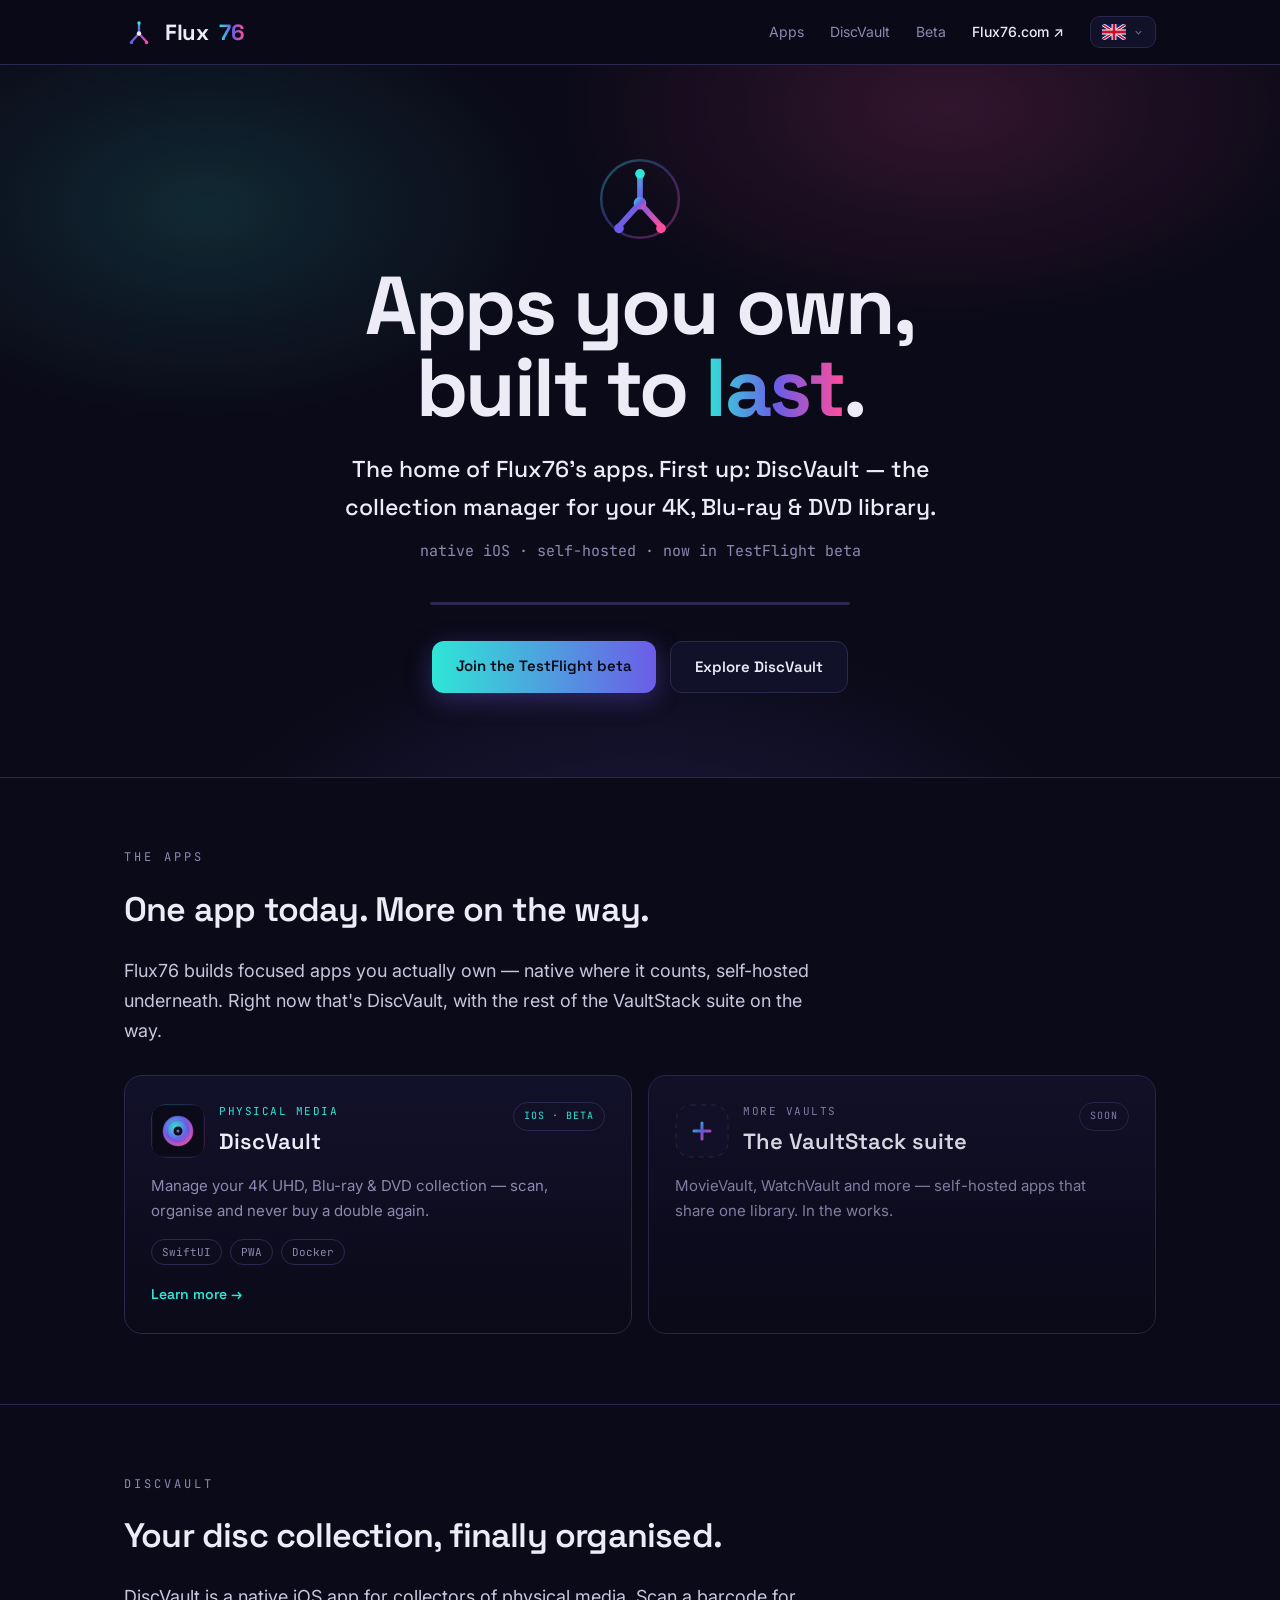
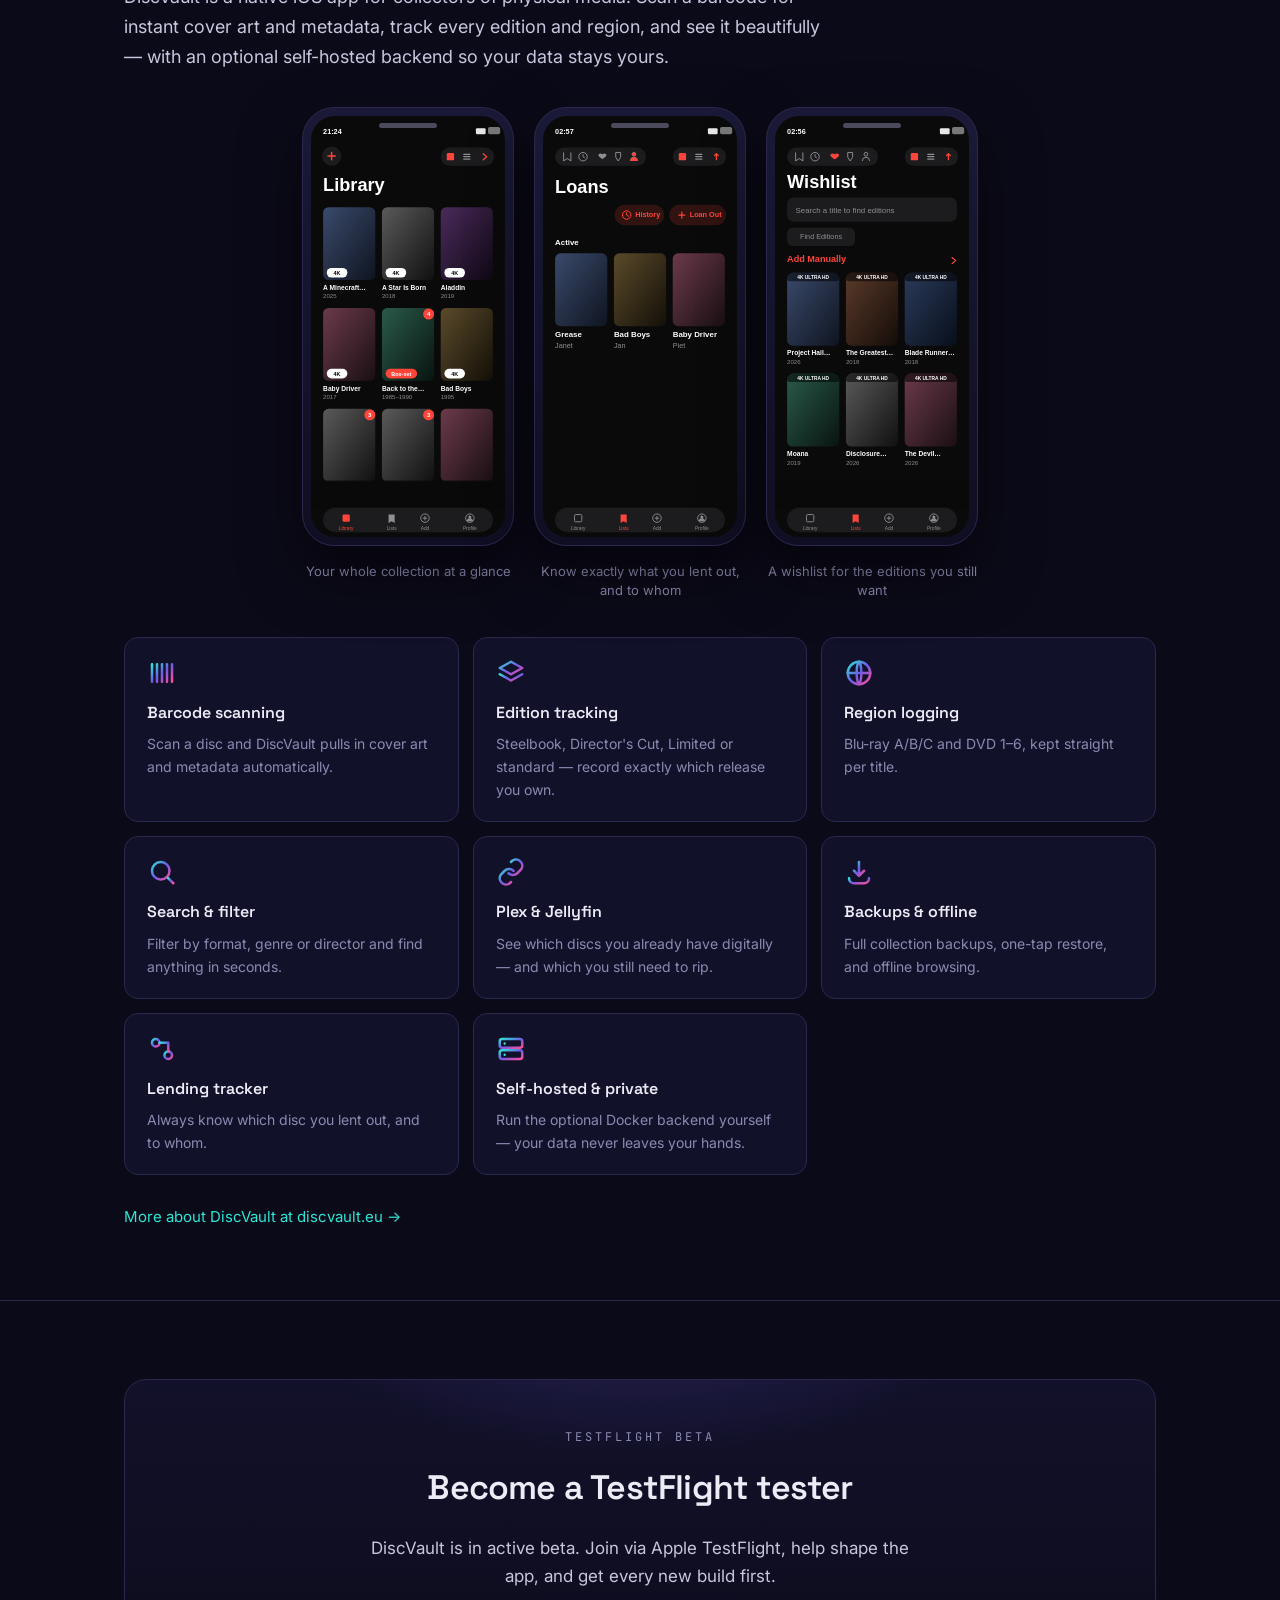
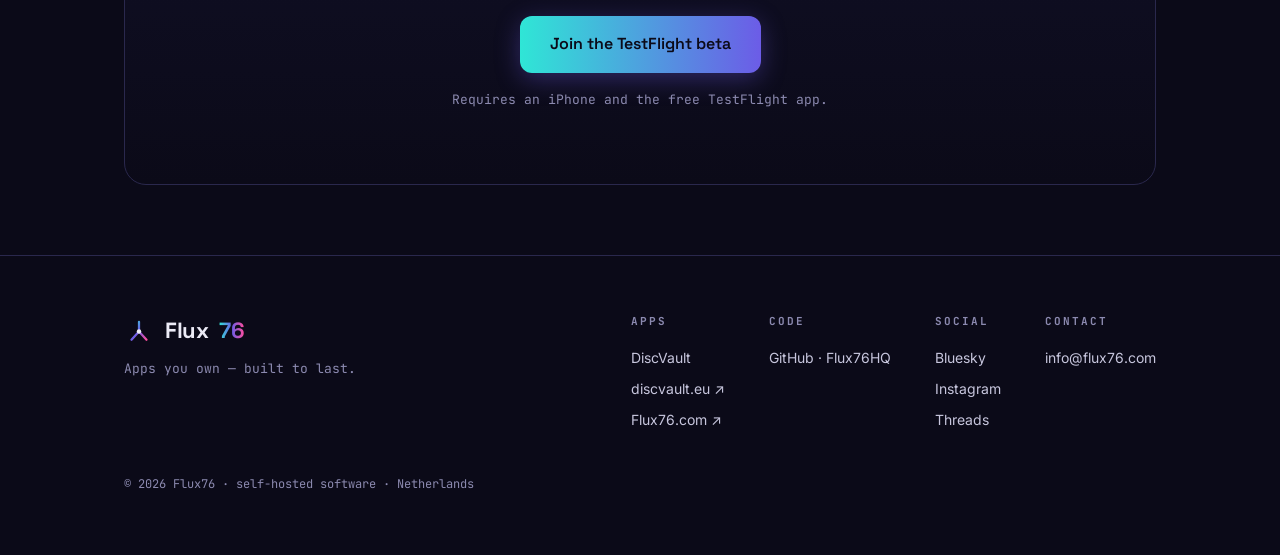
==== index.html @ c4b056ec "Add Flux76 app-promotion site (flux76.app) featuring DiscVault Static, single-file site in the flux7" ====
<!DOCTYPE html>
<html lang="en">
<head>
<meta charset="UTF-8">
<meta name="viewport" content="width=device-width, initial-scale=1.0">
<title>Flux76 Apps — DiscVault &amp; more, on iOS</title>
<meta name="description" content="The home of Flux76's apps. DiscVault — a native iOS collection manager for your 4K, Blu-ray &amp; DVD library. Now in TestFlight beta.">
<meta property="og:title" content="Flux76 Apps — DiscVault &amp; more, on iOS">
<meta property="og:description" content="Native iOS apps you own, built to last. Start with DiscVault — now in TestFlight beta.">
<meta property="og:type" content="website">
<meta property="og:url" content="https://flux76.app">
<meta property="og:image" content="https://flux76.app/og-image.png">
<link rel="canonical" href="https://flux76.app">
<meta name="theme-color" content="#0B0A18">
<link rel="icon" href="favicon.svg" type="image/svg+xml">
<link rel="preconnect" href="https://fonts.googleapis.com">
<link rel="preconnect" href="https://fonts.gstatic.com" crossorigin>
<link href="https://fonts.googleapis.com/css2?family=Space+Grotesk:wght@400;500;600;700&family=JetBrains+Mono:wght@400;500;700&family=Inter:wght@400;500&display=swap" rel="stylesheet">
<style>
  :root{
    --ink:#0B0A18; --ink-2:#12112A; --surface:#171633; --line:#2A284D;
    --text:#ECEBF6; --muted:#8C8AB0;
    --aqua:#2FE6D6; --violet:#6C5CE7; --magenta:#FF4D9D;
    --flux:linear-gradient(90deg,#2FE6D6 0%,#6C5CE7 52%,#FF4D9D 100%);
    --maxw:1080px;
  }
  *{box-sizing:border-box;margin:0;padding:0}
  html{scroll-behavior:smooth}
  body{background:var(--ink);color:var(--text);font-family:'Inter',system-ui,sans-serif;line-height:1.65;-webkit-font-smoothing:antialiased}
  a{color:inherit}
  img{max-width:100%}
  .wrap{max-width:var(--maxw);margin:0 auto;padding:0 24px}
  .mono{font-family:'JetBrains Mono',monospace}
  .grad{background:var(--flux);-webkit-background-clip:text;background-clip:text;color:transparent}
  .eyebrow{font-family:'JetBrains Mono',monospace;font-size:12px;letter-spacing:3px;text-transform:uppercase;color:var(--muted)}

  /* nav */
  nav{position:sticky;top:0;z-index:50;backdrop-filter:blur(10px);background:rgba(11,10,24,.72);border-bottom:1px solid var(--line)}
  .nav-in{display:flex;align-items:center;justify-content:space-between;height:64px}
  .brand{display:flex;align-items:center;gap:11px;font-family:'Space Grotesk';font-weight:700;font-size:22px;letter-spacing:-.5px;text-decoration:none}
  .brand svg{width:30px;height:30px}
  .nav-links{display:flex;gap:26px;align-items:center}
  .nav-links a{font-size:14px;color:var(--muted);text-decoration:none;transition:color .2s}
  .nav-links a:hover{color:var(--text)}
  .nav-links .cta{color:var(--text);font-weight:500}
  @media(max-width:640px){.nav-links a:not(.cta){display:none}.nav-links{gap:16px}}

  /* language switcher */
  .lang{position:relative}
  .lang-btn{display:inline-flex;align-items:center;gap:7px;font-family:'JetBrains Mono',monospace;font-size:13px;color:var(--muted);background:var(--ink-2);border:1px solid var(--line);border-radius:10px;padding:7px 11px;cursor:pointer;transition:border-color .2s,color .2s}
  .lang-btn:hover{color:var(--text);border-color:var(--violet)}
  .lang-btn svg{flex:none}
  .lang-btn .chev{width:11px;height:11px;transition:transform .2s;opacity:.7}
  .flag{width:24px;height:16px;border-radius:3px;overflow:hidden;flex:none;display:block;line-height:0;box-shadow:0 0 0 1px rgba(255,255,255,.14) inset}
  .flag svg{width:100%;height:100%;display:block}
  .lang.open .lang-btn .chev{transform:rotate(180deg)}
  .lang-menu{position:absolute;top:calc(100% + 8px);right:0;min-width:172px;background:var(--surface);border:1px solid var(--line);border-radius:12px;padding:6px;list-style:none;box-shadow:0 14px 38px rgba(0,0,0,.5);opacity:0;visibility:hidden;transform:translateY(-4px);transition:opacity .16s,transform .16s,visibility .16s;z-index:60}
  .lang.open .lang-menu{opacity:1;visibility:visible;transform:translateY(0)}
  .lang-menu li{display:flex;align-items:center;justify-content:flex-start;gap:11px;font-family:'Inter',sans-serif;font-size:14px;color:#C7C6DD;padding:9px 12px;border-radius:8px;cursor:pointer;transition:background .15s,color .15s}
  .lang-menu li:hover{background:var(--ink-2);color:var(--text)}
  .lang-menu li[aria-selected="true"]{color:var(--aqua)}

  /* hero */
  .hero{position:relative;padding:92px 0 84px;overflow:hidden;text-align:center}
  .hero::before{content:"";position:absolute;inset:0;background:
    radial-gradient(620px 340px at 74% 6%, rgba(255,77,157,.16), transparent 62%),
    radial-gradient(560px 340px at 16% 20%, rgba(47,230,214,.14), transparent 62%),
    radial-gradient(760px 460px at 50% 118%, rgba(108,92,231,.20), transparent 60%);
    pointer-events:none}
  .hero-in{position:relative;z-index:1}
  .hero .bigmark{width:84px;height:84px;margin:0 auto 24px;display:block}
  h1{font-family:'Space Grotesk';font-weight:700;font-size:clamp(42px,8.5vw,82px);letter-spacing:-2.5px;line-height:1}
  .lede{font-family:'Space Grotesk';font-weight:500;font-size:clamp(18px,3.6vw,23px);margin:22px auto 0;max-width:40ch;color:var(--text)}
  .sub{color:var(--muted);margin-top:12px;font-size:15px}
  .current{position:relative;height:3px;width:min(420px,80%);margin:38px auto 0;border-radius:3px;background:var(--line);overflow:hidden}
  .current::after{content:"";position:absolute;top:0;left:-40%;height:100%;width:40%;background:var(--flux);animation:flow 3.6s cubic-bezier(.6,0,.4,1) infinite}
  @keyframes flow{0%{left:-45%}100%{left:105%}}
  .btns{display:flex;gap:14px;justify-content:center;flex-wrap:wrap;margin-top:36px}
  .btn{font-family:'Space Grotesk';font-weight:600;font-size:15px;text-decoration:none;padding:13px 24px;border-radius:12px;transition:transform .15s,box-shadow .2s;display:inline-block}
  .btn-primary{color:#0B0A18;background:linear-gradient(90deg,#2FE6D6,#6C5CE7);box-shadow:0 6px 24px rgba(108,92,231,.35)}
  .btn-primary:hover{transform:translateY(-2px)}
  .btn-ghost{color:var(--text);border:1px solid var(--line);background:var(--ink-2)}
  .btn-ghost:hover{border-color:var(--violet)}

  section{padding:70px 0;border-top:1px solid var(--line)}
  h2{font-family:'Space Grotesk';font-weight:600;font-size:clamp(26px,5vw,34px);letter-spacing:-.8px;margin:14px 0 18px}
  p.lead{font-size:18px;color:#C7C6DD;max-width:64ch}

  /* app cards */
  .grid{display:grid;grid-template-columns:1fr;gap:16px;margin-top:30px}
  @media(min-width:720px){.grid{grid-template-columns:1fr 1fr}}
  .proj{background:linear-gradient(180deg,var(--ink-2),var(--ink));border:1px solid var(--line);border-radius:18px;padding:26px;transition:border-color .2s,transform .2s;display:flex;flex-direction:column}
  .proj:hover{border-color:var(--violet);transform:translateY(-3px)}
  .proj.soon{opacity:.9}
  .proj.soon:hover{transform:none;border-color:var(--line)}
  .proj-head{display:flex;align-items:center;gap:14px;margin-bottom:14px}
  .app-ico{width:54px;height:54px;border-radius:15px;flex:none}
  .proj .tag{font-family:'JetBrains Mono';font-size:11px;letter-spacing:1.5px;text-transform:uppercase;color:var(--aqua)}
  .proj.soon .tag{color:var(--muted)}
  .proj h3{font-family:'Space Grotesk';font-weight:600;font-size:22px;margin:3px 0 0}
  .proj p{color:var(--muted);font-size:15px}
  .badge{margin-left:auto;align-self:flex-start;font-family:'JetBrains Mono';font-size:10px;letter-spacing:1px;text-transform:uppercase;padding:5px 10px;border-radius:999px;border:1px solid var(--line);color:var(--aqua);white-space:nowrap}
  .badge-soon{color:var(--muted)}
  .stack{margin-top:16px;display:flex;gap:8px;flex-wrap:wrap}
  .pill{font-family:'JetBrains Mono';font-size:11px;color:var(--muted);border:1px solid var(--line);border-radius:999px;padding:3px 10px}
  .more{display:inline-flex;align-items:center;gap:6px;margin-top:18px;color:var(--aqua);font-family:'Space Grotesk';font-weight:600;font-size:14px;text-decoration:none;transition:gap .2s}
  .more:hover{gap:11px}

  /* discvault spotlight */
  .phones{display:flex;gap:20px;justify-content:center;flex-wrap:wrap;margin-top:36px}
  .phone{width:212px;flex:none}
  .phone .device{position:relative;border:1px solid var(--line);border-radius:32px;padding:8px;background:linear-gradient(180deg,#1a1937,#0f0e22);box-shadow:0 26px 60px rgba(0,0,0,.5)}
  .phone .device::before{content:"";position:absolute;top:15px;left:50%;transform:translateX(-50%);width:58px;height:5px;border-radius:3px;background:rgba(140,138,176,.5);z-index:2}
  .phone .device img{display:block;width:100%;height:auto;aspect-ratio:320/693;border-radius:24px}
  .phone .cap{margin-top:16px;text-align:center;color:var(--muted);font-size:13px;line-height:1.5}

  .features{display:grid;grid-template-columns:1fr;gap:14px;margin-top:36px}
  @media(min-width:640px){.features{grid-template-columns:1fr 1fr}}
  @media(min-width:960px){.features{grid-template-columns:1fr 1fr 1fr}}
  .feature{border:1px solid var(--line);border-radius:14px;padding:20px 22px;background:var(--ink-2);transition:border-color .2s,transform .2s}
  .feature:hover{border-color:var(--violet);transform:translateY(-2px)}
  .feature .fi{width:30px;height:30px;margin-bottom:12px;display:block}
  .feature h4{font-family:'Space Grotesk';font-weight:600;font-size:16px;margin-bottom:6px}
  .feature p{color:var(--muted);font-size:14px}
  .vaultnote{margin-top:30px;font-size:15px}
  .vaultnote a{color:var(--aqua);text-decoration:none;border-bottom:1px solid transparent;transition:border-color .2s}
  .vaultnote a:hover{border-color:var(--aqua)}

  /* beta cta */
  .beta-cta{position:relative;border:1px solid var(--line);border-radius:22px;padding:48px 30px;text-align:center;background:linear-gradient(180deg,var(--ink-2),var(--ink));overflow:hidden;margin-top:8px}
  .beta-cta::before{content:"";position:absolute;inset:0;background:radial-gradient(620px 320px at 50% -30%, rgba(108,92,231,.28), transparent 62%);pointer-events:none}
  .beta-cta .inner{position:relative;z-index:1;max-width:56ch;margin:0 auto}
  .beta-cta h2{margin-top:12px}
  .beta-cta p{color:#C7C6DD;font-size:17px;margin-bottom:26px}
  .beta-cta .btn-primary{font-size:16px;padding:15px 30px}
  .beta-cta .req{margin-top:16px;color:var(--muted);font-size:13px}

  /* footer */
  footer{border-top:1px solid var(--line);padding:56px 0 60px}
  .foot{display:flex;flex-wrap:wrap;gap:30px;justify-content:space-between;align-items:flex-start}
  .foot .brand{margin-bottom:10px}
  .foot-links{display:flex;gap:44px;flex-wrap:wrap}
  .col h4{font-family:'JetBrains Mono';font-size:11px;letter-spacing:2px;text-transform:uppercase;color:var(--muted);margin-bottom:12px}
  .col a{display:block;font-size:14px;color:#C7C6DD;text-decoration:none;padding:4px 0;transition:color .2s}
  .col a:hover{color:var(--aqua)}
  .copyright{margin-top:40px;font-family:'JetBrains Mono';font-size:12px;color:var(--muted)}

  :focus-visible{outline:2px solid var(--aqua);outline-offset:3px;border-radius:4px}
  @media(prefers-reduced-motion:reduce){.current::after{animation:none;left:0;width:100%}.btn:hover,.proj:hover,.feature:hover{transform:none}}
</style>
</head>
<body>

<svg width="0" height="0" style="position:absolute" aria-hidden="true"><defs>
  <linearGradient id="fg" x1="0" y1="0" x2="1" y2="1"><stop offset="0" stop-color="#2FE6D6"/><stop offset=".5" stop-color="#6C5CE7"/><stop offset="1" stop-color="#FF4D9D"/></linearGradient>
</defs></svg>

<nav><div class="wrap nav-in">
  <a class="brand" href="#top">
    <svg viewBox="0 0 80 80" fill="none"><path d="M40 44 L40 18 M40 44 L20 66 M40 44 L60 66" stroke="url(#fg)" stroke-width="6" stroke-linecap="round"/><circle cx="40" cy="44" r="6" fill="#ECEBF6"/><circle cx="40" cy="16" r="4.6" fill="#2FE6D6"/><circle cx="20" cy="68" r="4.6" fill="#6C5CE7"/><circle cx="60" cy="68" r="4.6" fill="#FF4D9D"/></svg>
    Flux<span class="grad">76</span>
  </a>
  <div class="nav-links">
    <a href="#apps" data-i18n="nav_apps">Apps</a>
    <a href="#discvault" data-i18n="nav_discvault">DiscVault</a>
    <a href="#beta" data-i18n="nav_beta">Beta</a>
    <a class="cta" href="https://flux76.com">Flux76.com ↗</a>
    <div class="lang" id="lang">
      <button class="lang-btn" type="button" aria-haspopup="listbox" aria-expanded="false" aria-label="Language">
        <span class="flag" id="lang-flag"></span>
        <svg class="chev" viewBox="0 0 24 24" fill="none" stroke="currentColor" stroke-width="2.4" aria-hidden="true"><path d="M6 9l6 6 6-6"/></svg>
      </button>
      <ul class="lang-menu" role="listbox" aria-label="Choose language">
        <li role="option" data-lang="nl">Nederlands</li>
        <li role="option" data-lang="en">English</li>
        <li role="option" data-lang="de">Deutsch</li>
        <li role="option" data-lang="fr">Français</li>
      </ul>
    </div>
  </div>
</div></nav>

<header class="hero" id="top"><div class="wrap hero-in">
  <svg class="bigmark" viewBox="0 0 80 80" fill="none" aria-label="Flux76">
    <circle cx="40" cy="40" r="37" stroke="url(#fg)" stroke-width="2.4" opacity=".35"/>
    <path d="M40 44 L40 18 M40 44 L20 66 M40 44 L60 66" stroke="url(#fg)" stroke-width="5.4" stroke-linecap="round"/>
    <circle cx="40" cy="44" r="6" fill="url(#fg)"/><circle cx="40" cy="16" r="4.6" fill="#2FE6D6"/><circle cx="20" cy="68" r="4.6" fill="#6C5CE7"/><circle cx="60" cy="68" r="4.6" fill="#FF4D9D"/>
  </svg>
  <h1 data-i18n-html="hero_h1">Apps you own,<br>built to <span class="grad">last</span>.</h1>
  <p class="lede" data-i18n="hero_lede">The home of Flux76's apps. First up: DiscVault — the collection manager for your 4K, Blu-ray &amp; DVD library.</p>
  <p class="sub mono" data-i18n="hero_sub">native iOS · self-hosted · now in TestFlight beta</p>
  <div class="current" role="presentation"></div>
  <div class="btns">
    <a class="btn btn-primary" href="#beta" data-i18n="hero_btn1">Join the TestFlight beta</a>
    <a class="btn btn-ghost" href="#discvault" data-i18n="hero_btn2">Explore DiscVault</a>
  </div>
</div></header>

<main>
  <section id="apps"><div class="wrap">
    <div class="eyebrow" data-i18n="apps_eyebrow">The apps</div>
    <h2 data-i18n="apps_h2">One app today. More on the way.</h2>
    <p class="lead" data-i18n="apps_lead">Flux76 builds focused apps you actually own — native where it counts, self-hosted underneath. Right now that's DiscVault, with the rest of the VaultStack suite on the way.</p>
    <div class="grid">
      <div class="proj">
        <div class="proj-head">
          <img class="app-ico" src="assets/img/discvault-icon.svg" alt="DiscVault" width="54" height="54">
          <div>
            <div class="tag" data-i18n="app_dv_tag">Physical media</div>
            <h3>DiscVault</h3>
          </div>
          <span class="badge" data-i18n="app_dv_badge">iOS · Beta</span>
        </div>
        <p data-i18n="app_dv_p">Manage your 4K UHD, Blu-ray &amp; DVD collection — scan, organise and never buy a double again.</p>
        <div class="stack"><span class="pill">SwiftUI</span><span class="pill">PWA</span><span class="pill">Docker</span></div>
        <a class="more" href="#discvault" data-i18n="app_dv_more">Learn more →</a>
      </div>
      <div class="proj soon">
        <div class="proj-head">
          <svg class="app-ico" viewBox="0 0 54 54" fill="none" aria-hidden="true"><rect x="1" y="1" width="52" height="52" rx="15" fill="#12112A" stroke="#2A284D" stroke-dasharray="5 5"/><path d="M27 19v16M19 27h16" stroke="url(#fg)" stroke-width="3" stroke-linecap="round"/></svg>
          <div>
            <div class="tag" data-i18n="app_soon_tag">More vaults</div>
            <h3 data-i18n="app_soon_h3">The VaultStack suite</h3>
          </div>
          <span class="badge badge-soon" data-i18n="app_soon_badge">Soon</span>
        </div>
        <p data-i18n="app_soon_p">MovieVault, WatchVault and more — self-hosted apps that share one library. In the works.</p>
      </div>
    </div>
  </div></section>

  <section id="discvault"><div class="wrap">
    <div class="eyebrow" data-i18n="dv_eyebrow">DiscVault</div>
    <h2 data-i18n="dv_h2">Your disc collection, finally organised.</h2>
    <p class="lead" data-i18n="dv_lead">DiscVault is a native iOS app for collectors of physical media. Scan a barcode for instant cover art and metadata, track every edition and region, and see it beautifully — with an optional self-hosted backend so your data stays yours.</p>

    <!-- SCREENSHOTS: dit zijn tijdelijke, op de echte app gebaseerde mockups.
         Vervang de .svg-bestanden door de echte iOS-screenshots (zie README) en
         pas eventueel de bestandsnaam/extensie hieronder aan. -->
    <div class="phones">
      <figure class="phone">
        <div class="device"><img src="assets/img/screenshots/dv-library.svg" alt="DiscVault — bibliotheek" width="320" height="693" loading="lazy"></div>
        <figcaption class="cap" data-i18n="cap_library">Your whole collection at a glance</figcaption>
      </figure>
      <figure class="phone">
        <div class="device"><img src="assets/img/screenshots/dv-loans.svg" alt="DiscVault — uitleen" width="320" height="693" loading="lazy"></div>
        <figcaption class="cap" data-i18n="cap_loans">Know exactly what you lent out</figcaption>
      </figure>
      <figure class="phone">
        <div class="device"><img src="assets/img/screenshots/dv-wishlist.svg" alt="DiscVault — wishlist" width="320" height="693" loading="lazy"></div>
        <figcaption class="cap" data-i18n="cap_wishlist">A wishlist for the editions you want</figcaption>
      </figure>
    </div>

    <div class="features">
      <div class="feature">
        <svg class="fi" viewBox="0 0 24 24" fill="none" stroke="url(#fg)" stroke-width="2" stroke-linecap="round"><path d="M4 5v14M8 5v14M12 5v14M16 5v14M20 5v14"/></svg>
        <h4 data-i18n="f1_k">Barcode scanning</h4>
        <p data-i18n="f1_p">Scan a disc and DiscVault pulls in cover art and metadata automatically.</p>
      </div>
      <div class="feature">
        <svg class="fi" viewBox="0 0 24 24" fill="none" stroke="url(#fg)" stroke-width="2" stroke-linecap="round" stroke-linejoin="round"><path d="M12 3l9 5-9 5-9-5 9-5z"/><path d="M3 13l9 5 9-5"/></svg>
        <h4 data-i18n="f2_k">Edition tracking</h4>
        <p data-i18n="f2_p">Steelbook, Director's Cut, Limited or standard — record exactly which release you own.</p>
      </div>
      <div class="feature">
        <svg class="fi" viewBox="0 0 24 24" fill="none" stroke="url(#fg)" stroke-width="2"><circle cx="12" cy="12" r="9"/><path d="M3 12h18M12 3c2.5 2.5 2.5 15 0 18M12 3c-2.5 2.5-2.5 15 0 18" stroke-linecap="round"/></svg>
        <h4 data-i18n="f3_k">Region logging</h4>
        <p data-i18n="f3_p">Blu-ray A/B/C and DVD 1–6, kept straight per title.</p>
      </div>
      <div class="feature">
        <svg class="fi" viewBox="0 0 24 24" fill="none" stroke="url(#fg)" stroke-width="2" stroke-linecap="round"><circle cx="11" cy="11" r="7"/><path d="M21 21l-4.3-4.3"/></svg>
        <h4 data-i18n="f4_k">Search &amp; filter</h4>
        <p data-i18n="f4_p">Filter by format, genre or director and find anything in seconds.</p>
      </div>
      <div class="feature">
        <svg class="fi" viewBox="0 0 24 24" fill="none" stroke="url(#fg)" stroke-width="2" stroke-linecap="round"><path d="M10 13a5 5 0 007 0l3-3a5 5 0 00-7-7l-1 1"/><path d="M14 11a5 5 0 00-7 0l-3 3a5 5 0 007 7l1-1"/></svg>
        <h4 data-i18n="f5_k">Plex &amp; Jellyfin</h4>
        <p data-i18n="f5_p">See which discs you already have digitally — and which you still need to rip.</p>
      </div>
      <div class="feature">
        <svg class="fi" viewBox="0 0 24 24" fill="none" stroke="url(#fg)" stroke-width="2" stroke-linecap="round" stroke-linejoin="round"><path d="M12 15V4M12 15l-4-4M12 15l4-4"/><path d="M4 17a4 4 0 004 4h8a4 4 0 004-4"/></svg>
        <h4 data-i18n="f6_k">Backups &amp; offline</h4>
        <p data-i18n="f6_p">Full collection backups, one-tap restore, and offline browsing.</p>
      </div>
      <div class="feature">
        <svg class="fi" viewBox="0 0 24 24" fill="none" stroke="url(#fg)" stroke-width="2" stroke-linecap="round" stroke-linejoin="round"><circle cx="7" cy="7" r="3"/><circle cx="17" cy="17" r="3"/><path d="M10 7h7v7"/></svg>
        <h4 data-i18n="f7_k">Lending tracker</h4>
        <p data-i18n="f7_p">Always know which disc you lent out, and to whom.</p>
      </div>
      <div class="feature">
        <svg class="fi" viewBox="0 0 24 24" fill="none" stroke="url(#fg)" stroke-width="2" stroke-linecap="round" stroke-linejoin="round"><rect x="3" y="4" width="18" height="7" rx="2"/><rect x="3" y="13" width="18" height="7" rx="2"/><path d="M7 7.5h.01M7 16.5h.01"/></svg>
        <h4 data-i18n="f8_k">Self-hosted &amp; private</h4>
        <p data-i18n="f8_p">Run the optional Docker backend yourself — your data never leaves your hands.</p>
      </div>
    </div>

    <p class="vaultnote"><a href="https://discvault.eu" data-i18n="dv_more_link">More about DiscVault at discvault.eu →</a></p>
  </div></section>

  <section id="beta"><div class="wrap">
    <div class="beta-cta"><div class="inner">
      <div class="eyebrow" data-i18n="beta_eyebrow">TestFlight beta</div>
      <h2 data-i18n="beta_h2">Become a TestFlight tester</h2>
      <p data-i18n="beta_p">DiscVault is in active beta. Join via Apple TestFlight, help shape the app, and get every new build first.</p>
      <!-- TESTFLIGHT: vervang de href hieronder door je publieke TestFlight-uitnodigingslink,
           bv. https://testflight.apple.com/join/XXXXXXXX  (id="testflight-link") -->
      <a id="testflight-link" class="btn btn-primary" href="https://testflight.apple.com/join/XXXXXXXX" data-i18n="beta_btn">Join the TestFlight beta</a>
      <p class="req mono" data-i18n="beta_req">Requires an iPhone and the free TestFlight app.</p>
    </div></div>
  </div></section>
</main>

<footer><div class="wrap">
  <div class="foot">
    <div>
      <a class="brand" href="#top">
        <svg viewBox="0 0 80 80" fill="none" width="30" height="30"><path d="M40 44 L40 18 M40 44 L20 66 M40 44 L60 66" stroke="url(#fg)" stroke-width="6" stroke-linecap="round"/><circle cx="40" cy="44" r="6" fill="#ECEBF6"/></svg>
        Flux<span class="grad">76</span>
      </a>
      <p class="mono" style="color:var(--muted);font-size:13px;max-width:32ch" data-i18n="foot_tagline">Apps you own — built to last.</p>
    </div>
    <div class="foot-links">
      <div class="col">
        <h4 data-i18n="foot_apps">Apps</h4>
        <a href="#discvault">DiscVault</a>
        <a href="https://discvault.eu">discvault.eu ↗</a>
        <a href="https://flux76.com">Flux76.com ↗</a>
      </div>
      <div class="col">
        <h4 data-i18n="foot_code">Code</h4>
        <a href="https://github.com/Flux76HQ">GitHub · Flux76HQ</a>
      </div>
      <div class="col">
        <h4 data-i18n="foot_social">Social</h4>
        <a href="https://bsky.app/profile/flux76hq.bsky.social">Bluesky</a>
        <a href="https://instagram.com/flux76hq">Instagram</a>
        <a href="https://www.threads.net/@flux76hq">Threads</a>
      </div>
      <div class="col">
        <h4 data-i18n="foot_contact">Contact</h4>
        <a href="mailto:info@flux76.com">info@flux76.com</a>
      </div>
    </div>
  </div>
  <div class="copyright">© <span id="yr"></span> Flux76 · <span data-i18n="foot_copyright">self-hosted software · Netherlands</span></div>
</div></footer>

<script>
/* ── i18n ───────────────────────────────────────────────────────────────
   Elke zichtbare tekst is gekoppeld via een data-i18n / data-i18n-html attribuut.
   Een taal toevoegen:
     1) kopieer een bestaand blok in I18N en vertaal de waarden
     2) voeg één <li role="option" data-lang="xx"> toe aan .lang-menu in de nav
──────────────────────────────────────────────────────────────────────── */
const I18N = {
  en: {
    meta_title:"Flux76 Apps — DiscVault & more, on iOS",
    meta_desc:"The home of Flux76's apps. DiscVault — a native iOS collection manager for your 4K, Blu-ray & DVD library. Now in TestFlight beta.",
    og_title:"Flux76 Apps — DiscVault & more, on iOS",
    og_desc:"Native iOS apps you own, built to last. Start with DiscVault — now in TestFlight beta.",
    nav_apps:"Apps", nav_discvault:"DiscVault", nav_beta:"Beta",
    hero_h1:'Apps you own,<br>built to <span class="grad">last</span>.',
    hero_lede:"The home of Flux76's apps. First up: DiscVault — the collection manager for your 4K, Blu-ray & DVD library.",
    hero_sub:"native iOS · self-hosted · now in TestFlight beta",
    hero_btn1:"Join the TestFlight beta", hero_btn2:"Explore DiscVault",
    apps_eyebrow:"The apps", apps_h2:"One app today. More on the way.",
    apps_lead:"Flux76 builds focused apps you actually own — native where it counts, self-hosted underneath. Right now that's DiscVault, with the rest of the VaultStack suite on the way.",
    app_dv_tag:"Physical media", app_dv_badge:"iOS · Beta",
    app_dv_p:"Manage your 4K UHD, Blu-ray & DVD collection — scan, organise and never buy a double again.",
    app_dv_more:"Learn more →",
    app_soon_tag:"More vaults", app_soon_badge:"Soon", app_soon_h3:"The VaultStack suite",
    app_soon_p:"MovieVault, WatchVault and more — self-hosted apps that share one library. In the works.",
    dv_eyebrow:"DiscVault", dv_h2:"Your disc collection, finally organised.",
    dv_lead:"DiscVault is a native iOS app for collectors of physical media. Scan a barcode for instant cover art and metadata, track every edition and region, and see it beautifully — with an optional self-hosted backend so your data stays yours.",
    cap_library:"Your whole collection at a glance",
    cap_loans:"Know exactly what you lent out, and to whom",
    cap_wishlist:"A wishlist for the editions you still want",
    f1_k:"Barcode scanning", f1_p:"Scan a disc and DiscVault pulls in cover art and metadata automatically.",
    f2_k:"Edition tracking", f2_p:"Steelbook, Director's Cut, Limited or standard — record exactly which release you own.",
    f3_k:"Region logging", f3_p:"Blu-ray A/B/C and DVD 1–6, kept straight per title.",
    f4_k:"Search & filter", f4_p:"Filter by format, genre or director and find anything in seconds.",
    f5_k:"Plex & Jellyfin", f5_p:"See which discs you already have digitally — and which you still need to rip.",
    f6_k:"Backups & offline", f6_p:"Full collection backups, one-tap restore, and offline browsing.",
    f7_k:"Lending tracker", f7_p:"Always know which disc you lent out, and to whom.",
    f8_k:"Self-hosted & private", f8_p:"Run the optional Docker backend yourself — your data never leaves your hands.",
    dv_more_link:"More about DiscVault at discvault.eu →",
    beta_eyebrow:"TestFlight beta", beta_h2:"Become a TestFlight tester",
    beta_p:"DiscVault is in active beta. Join via Apple TestFlight, help shape the app, and get every new build first.",
    beta_btn:"Join the TestFlight beta",
    beta_req:"Requires an iPhone and the free TestFlight app.",
    foot_tagline:"Apps you own — built to last.",
    foot_apps:"Apps", foot_code:"Code", foot_social:"Social", foot_contact:"Contact",
    foot_copyright:"self-hosted software · Netherlands"
  },
  nl: {
    meta_title:"Flux76 Apps — DiscVault & meer, op iOS",
    meta_desc:"Het thuis van de Flux76-apps. DiscVault — een native iOS-collectiebeheerder voor je 4K-, Blu-ray- & DVD-verzameling. Nu in TestFlight-bèta.",
    og_title:"Flux76 Apps — DiscVault & meer, op iOS",
    og_desc:"Native iOS-apps die je zelf bezit, gebouwd om te blijven. Begin met DiscVault — nu in TestFlight-bèta.",
    nav_apps:"Apps", nav_discvault:"DiscVault", nav_beta:"Bèta",
    hero_h1:'Apps die je bezit,<br>gebouwd om te <span class="grad">blijven</span>.',
    hero_lede:"Het thuis van de Flux76-apps. Als eerste: DiscVault — de collectiebeheerder voor je 4K-, Blu-ray- & DVD-verzameling.",
    hero_sub:"native iOS · zelf-gehost · nu in TestFlight-bèta",
    hero_btn1:"Word TestFlight-tester", hero_btn2:"Bekijk DiscVault",
    apps_eyebrow:"De apps", apps_h2:"Nu één app. Meer op komst.",
    apps_lead:"Flux76 bouwt gerichte apps die je écht zelf bezit — native waar het telt, zelf-gehost eronder. Op dit moment is dat DiscVault, met de rest van de VaultStack-suite in aantocht.",
    app_dv_tag:"Fysieke media", app_dv_badge:"iOS · Bèta",
    app_dv_p:"Beheer je 4K UHD-, Blu-ray- & DVD-collectie — scannen, ordenen en nooit meer dubbel kopen.",
    app_dv_more:"Meer info →",
    app_soon_tag:"Meer vaults", app_soon_badge:"Binnenkort", app_soon_h3:"De VaultStack-suite",
    app_soon_p:"MovieVault, WatchVault en meer — zelf-gehoste apps die één bibliotheek delen. In ontwikkeling.",
    dv_eyebrow:"DiscVault", dv_h2:"Je schijvencollectie, eindelijk op orde.",
    dv_lead:"DiscVault is een native iOS-app voor verzamelaars van fysieke media. Scan een barcode voor directe cover en metadata, houd elke editie en regio bij, en bekijk alles overzichtelijk — met een optionele zelf-gehoste backend zodat je data van jou blijft.",
    cap_library:"Je hele collectie in één oogopslag",
    cap_loans:"Weet precies wat je aan wie hebt uitgeleend",
    cap_wishlist:"Een wishlist voor de edities die je nog wilt",
    f1_k:"Barcode scannen", f1_p:"Scan een disc en DiscVault haalt automatisch cover en metadata op.",
    f2_k:"Editie-tracking", f2_p:"Steelbook, Director's Cut, Limited of standaard — leg vast welke uitgave je hebt.",
    f3_k:"Regio's bijhouden", f3_p:"Blu-ray A/B/C en DVD 1–6, netjes per titel.",
    f4_k:"Zoeken & filteren", f4_p:"Filter op formaat, genre of regisseur en vind alles in seconden.",
    f5_k:"Plex & Jellyfin", f5_p:"Zie welke discs je al digitaal hebt — en welke je nog moet rippen.",
    f6_k:"Back-ups & offline", f6_p:"Volledige back-ups, herstel met één tik, en offline bladeren.",
    f7_k:"Uitleen-tracker", f7_p:"Weet altijd welke disc je aan wie hebt uitgeleend.",
    f8_k:"Zelf-gehost & privé", f8_p:"Draai de optionele Docker-backend zelf — jouw data blijft van jou.",
    dv_more_link:"Meer over DiscVault op discvault.eu →",
    beta_eyebrow:"TestFlight-bèta", beta_h2:"Word TestFlight-tester",
    beta_p:"DiscVault zit in actieve bèta. Doe mee via Apple TestFlight, denk mee over de app en krijg elke nieuwe build als eerste.",
    beta_btn:"Word TestFlight-tester",
    beta_req:"Vereist een iPhone en de gratis TestFlight-app.",
    foot_tagline:"Apps die je bezit — gebouwd om te blijven.",
    foot_apps:"Apps", foot_code:"Code", foot_social:"Social", foot_contact:"Contact",
    foot_copyright:"zelf-gehoste software · Nederland"
  },
  de: {
    meta_title:"Flux76 Apps — DiscVault & mehr, für iOS",
    meta_desc:"Das Zuhause der Flux76-Apps. DiscVault — ein nativer iOS-Sammlungsmanager für deine 4K-, Blu-ray- & DVD-Sammlung. Jetzt in der TestFlight-Beta.",
    og_title:"Flux76 Apps — DiscVault & mehr, für iOS",
    og_desc:"Native iOS-Apps, die dir gehören, gebaut, um zu bleiben. Beginne mit DiscVault — jetzt in der TestFlight-Beta.",
    nav_apps:"Apps", nav_discvault:"DiscVault", nav_beta:"Beta",
    hero_h1:'Apps, die dir gehören,<br>gebaut, um zu <span class="grad">bleiben</span>.',
    hero_lede:"Das Zuhause der Flux76-Apps. Den Anfang macht DiscVault — der Sammlungsmanager für deine 4K-, Blu-ray- & DVD-Sammlung.",
    hero_sub:"natives iOS · selbstgehostet · jetzt in der TestFlight-Beta",
    hero_btn1:"TestFlight-Tester werden", hero_btn2:"DiscVault entdecken",
    apps_eyebrow:"Die Apps", apps_h2:"Heute eine App. Weitere folgen.",
    apps_lead:"Flux76 baut fokussierte Apps, die dir wirklich gehören — nativ, wo es zählt, selbstgehostet darunter. Aktuell ist das DiscVault, der Rest der VaultStack-Suite ist in Arbeit.",
    app_dv_tag:"Physische Medien", app_dv_badge:"iOS · Beta",
    app_dv_p:"Verwalte deine 4K-UHD-, Blu-ray- & DVD-Sammlung — scannen, ordnen und nie wieder doppelt kaufen.",
    app_dv_more:"Mehr erfahren →",
    app_soon_tag:"Mehr Vaults", app_soon_badge:"Bald", app_soon_h3:"Die VaultStack-Suite",
    app_soon_p:"MovieVault, WatchVault und mehr — selbstgehostete Apps, die eine Bibliothek teilen. In Arbeit.",
    dv_eyebrow:"DiscVault", dv_h2:"Deine Disc-Sammlung, endlich geordnet.",
    dv_lead:"DiscVault ist eine native iOS-App für Sammler physischer Medien. Scanne einen Barcode für sofortiges Cover und Metadaten, verfolge jede Edition und Region und sieh alles übersichtlich — mit optionalem selbstgehostetem Backend, damit deine Daten dir gehören.",
    cap_library:"Deine ganze Sammlung auf einen Blick",
    cap_loans:"Wisse genau, was du an wen verliehen hast",
    cap_wishlist:"Eine Wunschliste für die Editionen, die dir noch fehlen",
    f1_k:"Barcode-Scan", f1_p:"Scanne eine Disc und DiscVault holt Cover und Metadaten automatisch.",
    f2_k:"Editions-Tracking", f2_p:"Steelbook, Director's Cut, Limited oder Standard — halte fest, welche Ausgabe du besitzt.",
    f3_k:"Regionen erfassen", f3_p:"Blu-ray A/B/C und DVD 1–6, sauber pro Titel.",
    f4_k:"Suchen & Filtern", f4_p:"Filtere nach Format, Genre oder Regisseur und finde alles in Sekunden.",
    f5_k:"Plex & Jellyfin", f5_p:"Sieh, welche Discs du schon digital hast — und welche du noch rippen musst.",
    f6_k:"Backups & Offline", f6_p:"Vollständige Backups, Wiederherstellung mit einem Tipp und Offline-Browsing.",
    f7_k:"Verleih-Tracker", f7_p:"Wisse immer, welche Disc du an wen verliehen hast.",
    f8_k:"Selbstgehostet & privat", f8_p:"Betreibe das optionale Docker-Backend selbst — deine Daten bleiben bei dir.",
    dv_more_link:"Mehr über DiscVault auf discvault.eu →",
    beta_eyebrow:"TestFlight-Beta", beta_h2:"TestFlight-Tester werden",
    beta_p:"DiscVault ist in aktiver Beta. Mach mit über Apple TestFlight, gestalte die App mit und erhalte jeden neuen Build zuerst.",
    beta_btn:"TestFlight-Tester werden",
    beta_req:"Erfordert ein iPhone und die kostenlose TestFlight-App.",
    foot_tagline:"Apps, die dir gehören — gebaut, um zu bleiben.",
    foot_apps:"Apps", foot_code:"Code", foot_social:"Social", foot_contact:"Kontakt",
    foot_copyright:"selbstgehostete Software · Niederlande"
  },
  fr: {
    meta_title:"Flux76 Apps — DiscVault et plus, sur iOS",
    meta_desc:"La maison des applis Flux76. DiscVault — un gestionnaire de collection iOS natif pour vos 4K, Blu-ray & DVD. Maintenant en bêta TestFlight.",
    og_title:"Flux76 Apps — DiscVault et plus, sur iOS",
    og_desc:"Des applis iOS natives qui vous appartiennent, conçues pour durer. Commencez avec DiscVault — maintenant en bêta TestFlight.",
    nav_apps:"Applis", nav_discvault:"DiscVault", nav_beta:"Bêta",
    hero_h1:'Des applis qui vous appartiennent,<br>conçues pour <span class="grad">durer</span>.',
    hero_lede:"La maison des applis Flux76. Pour commencer : DiscVault — le gestionnaire de collection pour vos 4K, Blu-ray et DVD.",
    hero_sub:"iOS natif · auto-hébergé · maintenant en bêta TestFlight",
    hero_btn1:"Devenir testeur TestFlight", hero_btn2:"Découvrir DiscVault",
    apps_eyebrow:"Les applis", apps_h2:"Une appli aujourd'hui. D'autres à venir.",
    apps_lead:"Flux76 conçoit des applis ciblées qui vous appartiennent vraiment — natives là où ça compte, auto-hébergées en dessous. Pour l'instant c'est DiscVault, le reste de la suite VaultStack arrive.",
    app_dv_tag:"Médias physiques", app_dv_badge:"iOS · Bêta",
    app_dv_p:"Gérez votre collection 4K UHD, Blu-ray & DVD — scannez, organisez et n'achetez plus jamais en double.",
    app_dv_more:"En savoir plus →",
    app_soon_tag:"Plus de vaults", app_soon_badge:"Bientôt", app_soon_h3:"La suite VaultStack",
    app_soon_p:"MovieVault, WatchVault et plus — des applis auto-hébergées qui partagent une bibliothèque. En préparation.",
    dv_eyebrow:"DiscVault", dv_h2:"Votre collection de disques, enfin organisée.",
    dv_lead:"DiscVault est une appli iOS native pour les collectionneurs de médias physiques. Scannez un code-barres pour une jaquette et des métadonnées instantanées, suivez chaque édition et région, et visualisez le tout avec élégance — avec un backend auto-hébergé optionnel pour que vos données restent les vôtres.",
    cap_library:"Toute votre collection d'un coup d'œil",
    cap_loans:"Sachez exactement ce que vous avez prêté, et à qui",
    cap_wishlist:"Une liste de souhaits pour les éditions qu'il vous manque",
    f1_k:"Scan de code-barres", f1_p:"Scannez un disque et DiscVault récupère jaquette et métadonnées automatiquement.",
    f2_k:"Suivi des éditions", f2_p:"Steelbook, Director's Cut, Limited ou standard — notez précisément l'édition que vous possédez.",
    f3_k:"Suivi des régions", f3_p:"Blu-ray A/B/C et DVD 1–6, bien rangés par titre.",
    f4_k:"Recherche & filtres", f4_p:"Filtrez par format, genre ou réalisateur et trouvez tout en quelques secondes.",
    f5_k:"Plex & Jellyfin", f5_p:"Voyez quels disques vous avez déjà en numérique — et lesquels il reste à ripper.",
    f6_k:"Sauvegardes & hors ligne", f6_p:"Sauvegardes complètes, restauration en un geste et navigation hors ligne.",
    f7_k:"Suivi des prêts", f7_p:"Sachez toujours quel disque vous avez prêté, et à qui.",
    f8_k:"Auto-hébergé & privé", f8_p:"Faites tourner le backend Docker optionnel vous-même — vos données ne quittent jamais vos mains.",
    dv_more_link:"Plus sur DiscVault sur discvault.eu →",
    beta_eyebrow:"Bêta TestFlight", beta_h2:"Devenez testeur TestFlight",
    beta_p:"DiscVault est en bêta active. Rejoignez via Apple TestFlight, façonnez l'appli et recevez chaque nouvelle version en premier.",
    beta_btn:"Devenir testeur TestFlight",
    beta_req:"Nécessite un iPhone et l'appli gratuite TestFlight.",
    foot_tagline:"Des applis qui vous appartiennent — conçues pour durer.",
    foot_apps:"Applis", foot_code:"Code", foot_social:"Réseaux", foot_contact:"Contact",
    foot_copyright:"logiciels auto-hébergés · Pays-Bas"
  }
};

/* SVG flags (rounded via .flag wrapper; en = United Kingdom) */
const FLAGS = {
  nl:`<svg viewBox="0 0 24 16" preserveAspectRatio="none"><rect width="24" height="16" fill="#fff"/><rect width="24" height="5.34" fill="#AE1C28"/><rect y="10.66" width="24" height="5.34" fill="#21468B"/></svg>`,
  en:`<svg viewBox="0 0 60 40" preserveAspectRatio="none"><rect width="60" height="40" fill="#012169"/><path d="M0,0 60,40M60,0 0,40" stroke="#fff" stroke-width="8"/><path d="M0,0 60,40M60,0 0,40" stroke="#C8102E" stroke-width="4"/><path d="M30,0V40M0,20H60" stroke="#fff" stroke-width="12"/><path d="M30,0V40M0,20H60" stroke="#C8102E" stroke-width="7"/></svg>`,
  de:`<svg viewBox="0 0 24 16" preserveAspectRatio="none"><rect width="24" height="16" fill="#000"/><rect y="5.34" width="24" height="5.34" fill="#DD0000"/><rect y="10.66" width="24" height="5.34" fill="#FFCE00"/></svg>`,
  fr:`<svg viewBox="0 0 24 16" preserveAspectRatio="none"><rect width="24" height="16" fill="#fff"/><rect width="8" height="16" fill="#0055A4"/><rect x="16" width="8" height="16" fill="#EF4135"/></svg>`
};
const STORE_KEY = "flux76_lang";

function pickLang(){
  const q = new URLSearchParams(location.search).get("lang");
  const stored = (function(){ try { return localStorage.getItem(STORE_KEY); } catch(e){ return null; } })();
  const nav = (navigator.language || "en").slice(0,2).toLowerCase();
  const ok = k => (k && I18N[k]) ? k : null;
  return ok(q) || ok(stored) || ok(nav) || "en";
}

function setMeta(sel, val){ const el = document.querySelector(sel); if(el && val != null) el.setAttribute("content", val); }

function applyLang(lang){
  const t = I18N[lang]; if(!t) return;
  document.documentElement.lang = lang;
  document.title = t.meta_title;
  setMeta('meta[name="description"]', t.meta_desc);
  setMeta('meta[property="og:title"]', t.og_title);
  setMeta('meta[property="og:description"]', t.og_desc);

  document.querySelectorAll("[data-i18n]").forEach(el=>{
    const v = t[el.dataset.i18n]; if(v != null) el.textContent = v;
  });
  document.querySelectorAll("[data-i18n-html]").forEach(el=>{
    const v = t[el.dataset.i18nHtml]; if(v != null) el.innerHTML = v;
  });

  const curFlag = document.getElementById("lang-flag");
  if(curFlag) curFlag.innerHTML = FLAGS[lang] || "";
  document.querySelectorAll(".lang-menu li").forEach(li=>{
    li.setAttribute("aria-selected", String(li.dataset.lang === lang));
  });

  try { localStorage.setItem(STORE_KEY, lang); } catch(e){}
}

(function initLangSwitcher(){
  const lang = document.getElementById("lang");
  const btn = lang.querySelector(".lang-btn");
  lang.querySelectorAll(".lang-menu li").forEach(li=>{
    const f = document.createElement("span");
    f.className = "flag"; f.innerHTML = FLAGS[li.dataset.lang] || "";
    li.prepend(f);
  });
  const close = () => { lang.classList.remove("open"); btn.setAttribute("aria-expanded","false"); };
  btn.addEventListener("click", e => {
    e.stopPropagation();
    const open = lang.classList.toggle("open");
    btn.setAttribute("aria-expanded", String(open));
  });
  lang.querySelectorAll(".lang-menu li").forEach(li=>{
    li.addEventListener("click", () => { applyLang(li.dataset.lang); close(); });
  });
  document.addEventListener("click", close);
  document.addEventListener("keydown", e => { if(e.key === "Escape") close(); });
})();

document.getElementById("yr").textContent = new Date().getFullYear();
applyLang(pickLang());
</script>
</body>
</html>
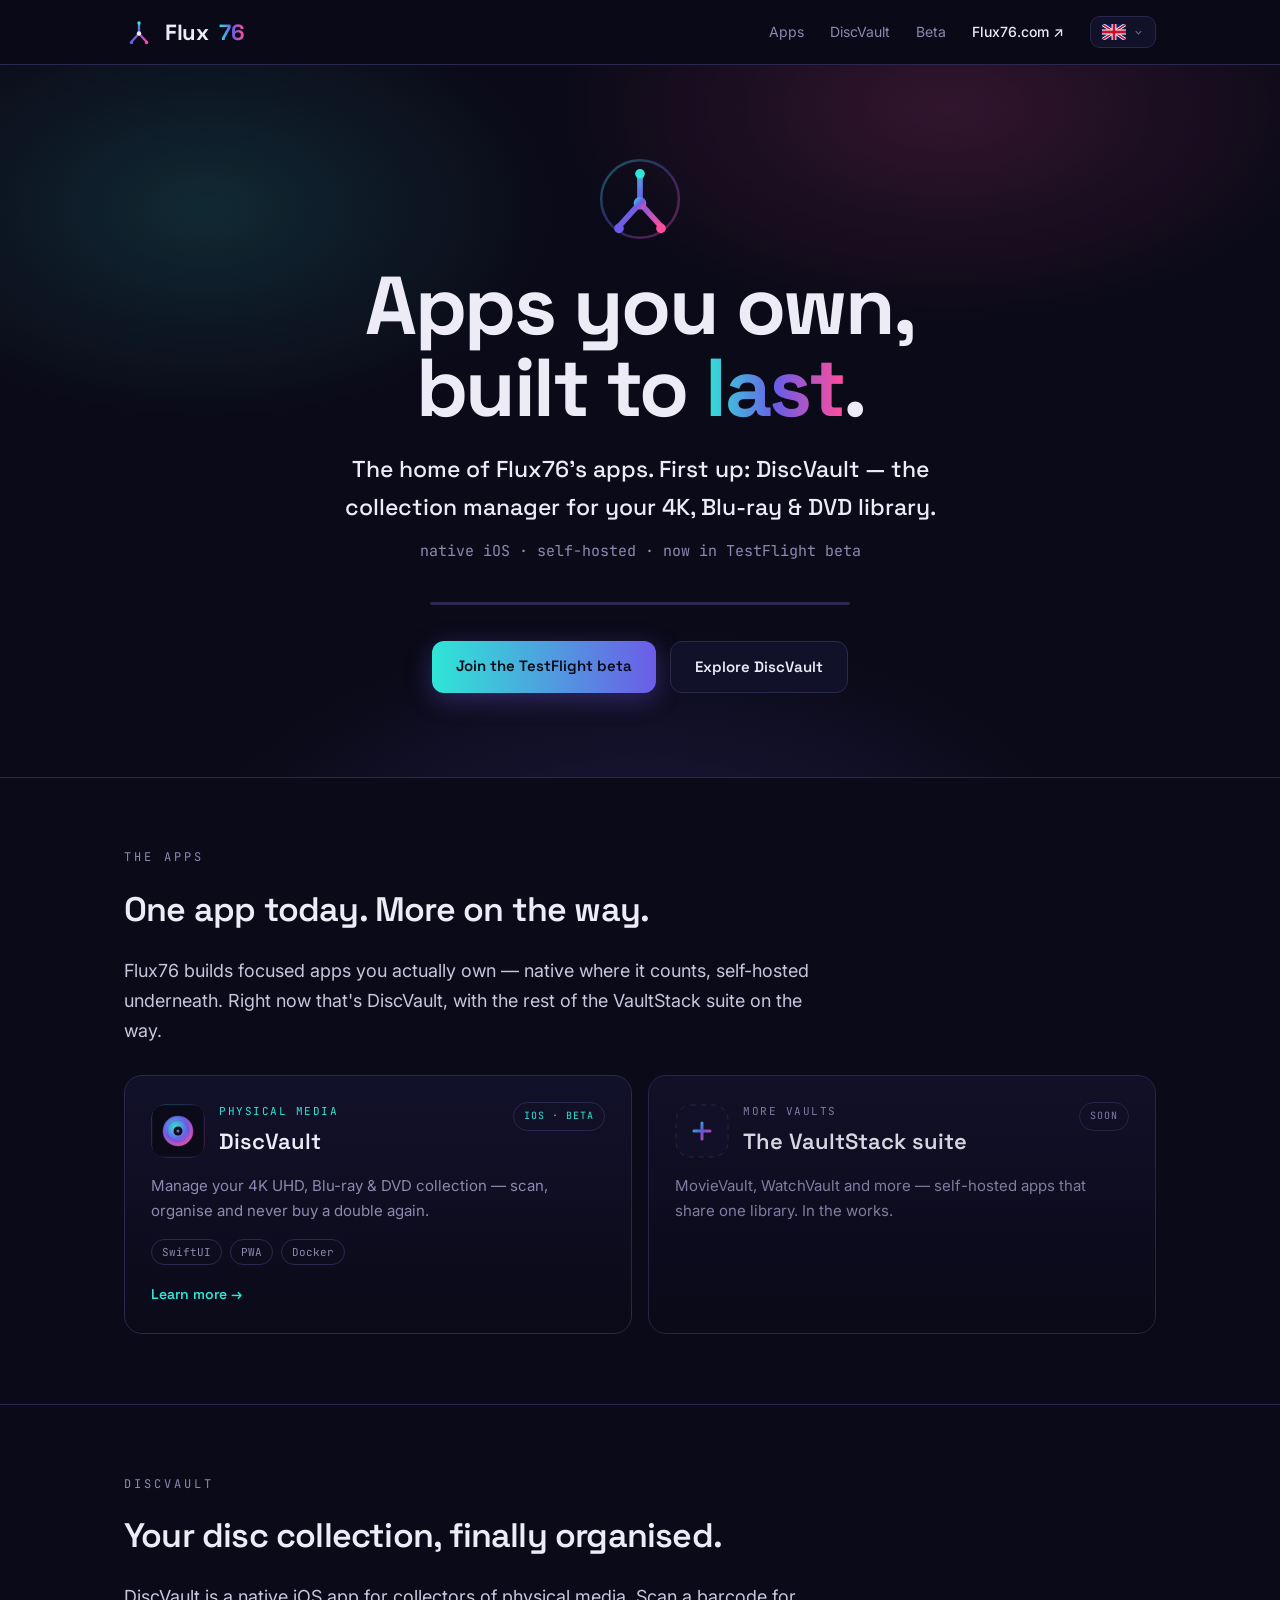
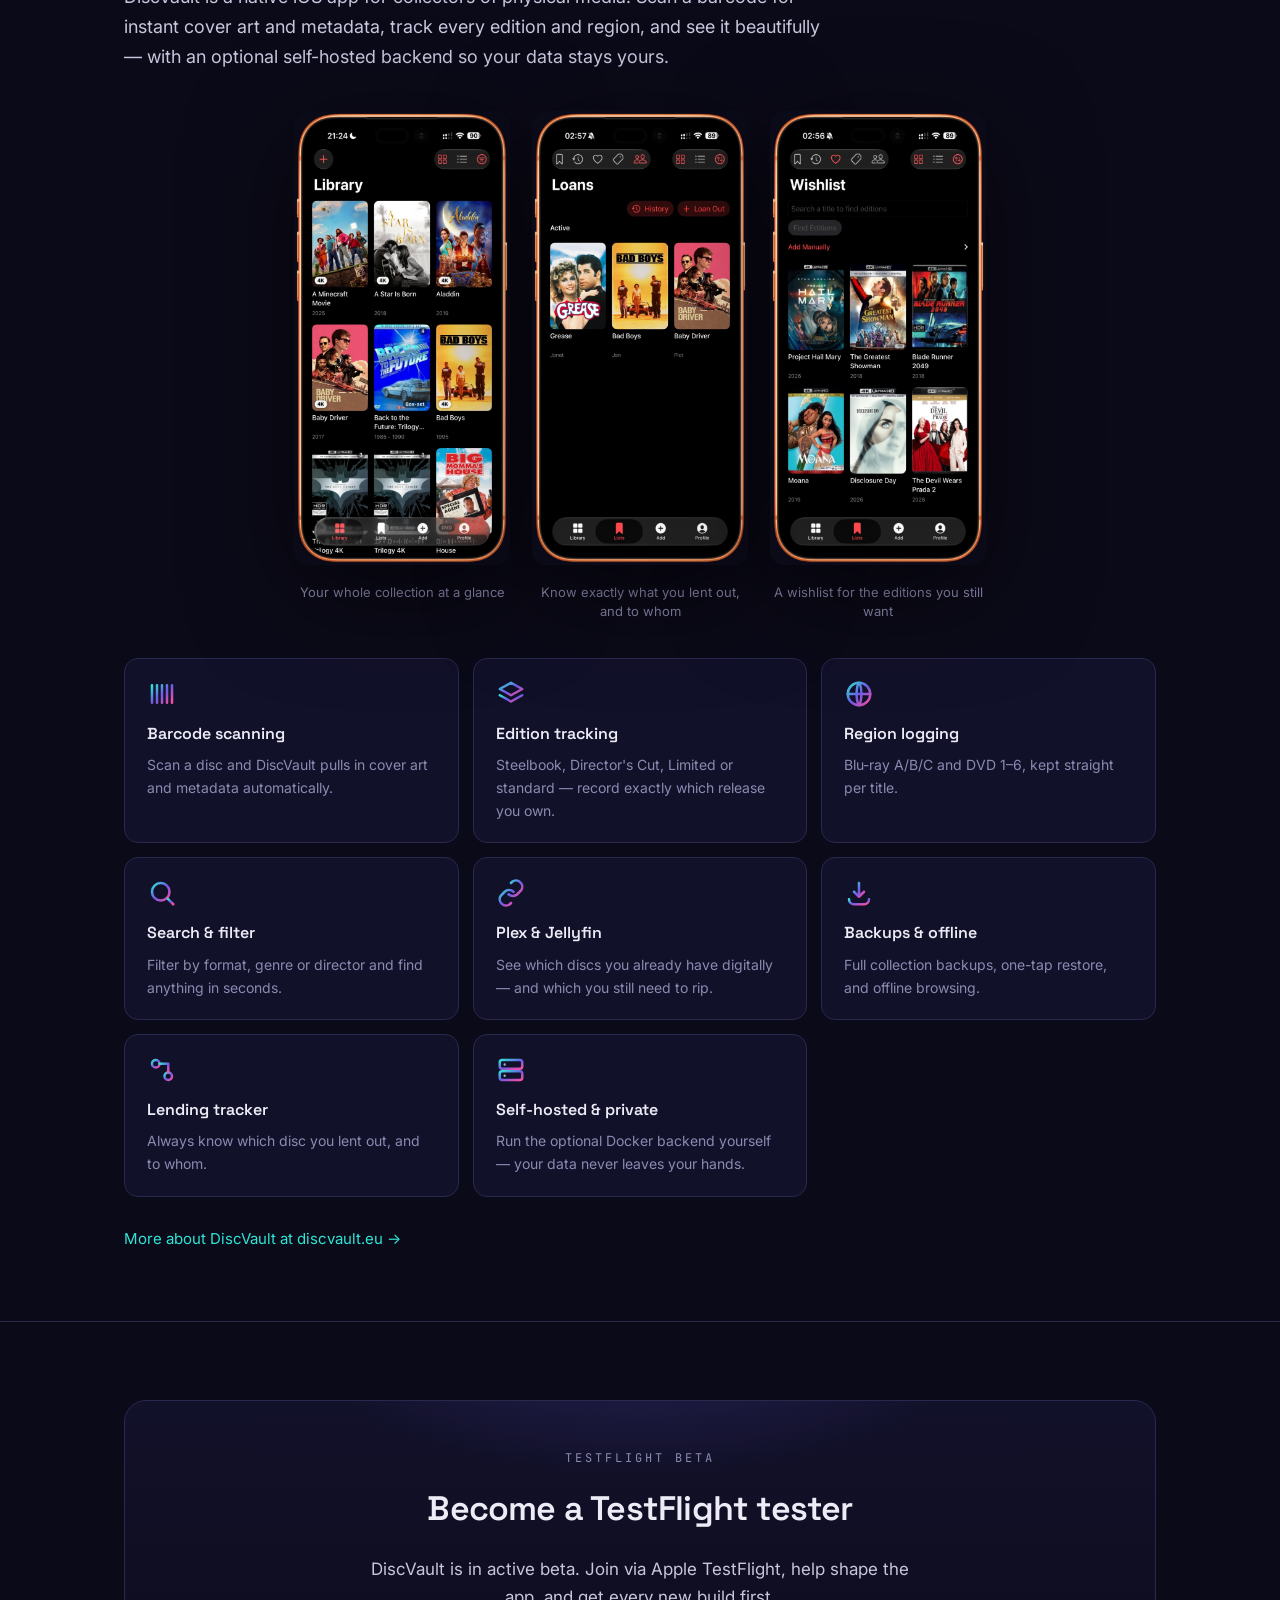
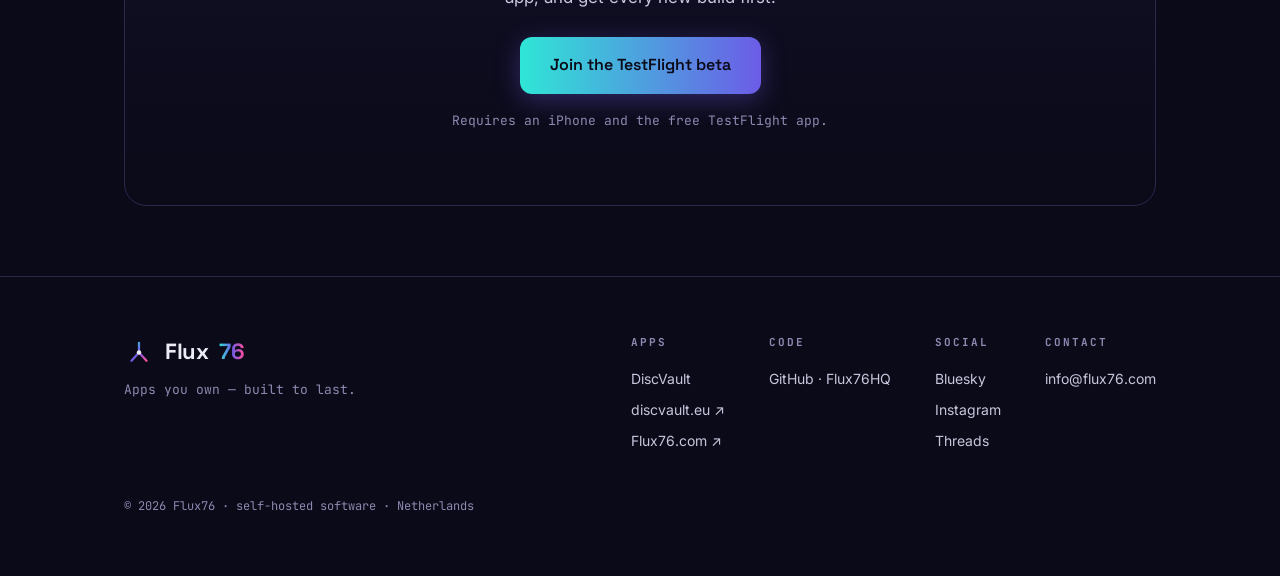
==== commit 93f66ee2: "Use real DiscVault iOS screenshots in the spotlight Swap the placeholder mockups for the actual app " ====
--- a/index.html
+++ b/index.html
@@ -107,12 +107,10 @@
   .more:hover{gap:11px}
 
   /* discvault spotlight */
-  .phones{display:flex;gap:20px;justify-content:center;flex-wrap:wrap;margin-top:36px}
-  .phone{width:212px;flex:none}
-  .phone .device{position:relative;border:1px solid var(--line);border-radius:32px;padding:8px;background:linear-gradient(180deg,#1a1937,#0f0e22);box-shadow:0 26px 60px rgba(0,0,0,.5)}
-  .phone .device::before{content:"";position:absolute;top:15px;left:50%;transform:translateX(-50%);width:58px;height:5px;border-radius:3px;background:rgba(140,138,176,.5);z-index:2}
-  .phone .device img{display:block;width:100%;height:auto;aspect-ratio:320/693;border-radius:24px}
-  .phone .cap{margin-top:16px;text-align:center;color:var(--muted);font-size:13px;line-height:1.5}
+  .phones{display:flex;gap:22px;justify-content:center;flex-wrap:wrap;margin-top:40px}
+  .phone{width:216px;flex:none;margin:0}
+  .phone .shot{display:block;width:100%;height:auto;aspect-ratio:700/1469;border-radius:14px;filter:drop-shadow(0 26px 50px rgba(0,0,0,.55))}
+  .phone .cap{margin-top:18px;text-align:center;color:var(--muted);font-size:13px;line-height:1.5}
 
   .features{display:grid;grid-template-columns:1fr;gap:14px;margin-top:36px}
   @media(min-width:640px){.features{grid-template-columns:1fr 1fr}}
@@ -234,20 +232,19 @@
     <h2 data-i18n="dv_h2">Your disc collection, finally organised.</h2>
     <p class="lead" data-i18n="dv_lead">DiscVault is a native iOS app for collectors of physical media. Scan a barcode for instant cover art and metadata, track every edition and region, and see it beautifully — with an optional self-hosted backend so your data stays yours.</p>
 
-    <!-- SCREENSHOTS: dit zijn tijdelijke, op de echte app gebaseerde mockups.
-         Vervang de .svg-bestanden door de echte iOS-screenshots (zie README) en
-         pas eventueel de bestandsnaam/extensie hieronder aan. -->
+    <!-- Echte iOS-screenshots (incl. iPhone-frame). Bron-originelen staan in
+         assets/img/telefoon/ ; deze web-versies zijn geoptimaliseerd (~700px). -->
     <div class="phones">
       <figure class="phone">
-        <div class="device"><img src="assets/img/screenshots/dv-library.svg" alt="DiscVault — bibliotheek" width="320" height="693" loading="lazy"></div>
+        <img class="shot" src="assets/img/telefoon/web/library.jpg" alt="DiscVault — Library met 4K- en box-set-badges" width="700" height="1469" loading="lazy">
         <figcaption class="cap" data-i18n="cap_library">Your whole collection at a glance</figcaption>
       </figure>
       <figure class="phone">
-        <div class="device"><img src="assets/img/screenshots/dv-loans.svg" alt="DiscVault — uitleen" width="320" height="693" loading="lazy"></div>
+        <img class="shot" src="assets/img/telefoon/web/loans.jpg" alt="DiscVault — Loans: uitgeleende discs" width="700" height="1469" loading="lazy">
         <figcaption class="cap" data-i18n="cap_loans">Know exactly what you lent out</figcaption>
       </figure>
       <figure class="phone">
-        <div class="device"><img src="assets/img/screenshots/dv-wishlist.svg" alt="DiscVault — wishlist" width="320" height="693" loading="lazy"></div>
+        <img class="shot" src="assets/img/telefoon/web/wishlist.jpg" alt="DiscVault — Wishlist met 4K-edities" width="700" height="1469" loading="lazy">
         <figcaption class="cap" data-i18n="cap_wishlist">A wishlist for the editions you want</figcaption>
       </figure>
     </div>
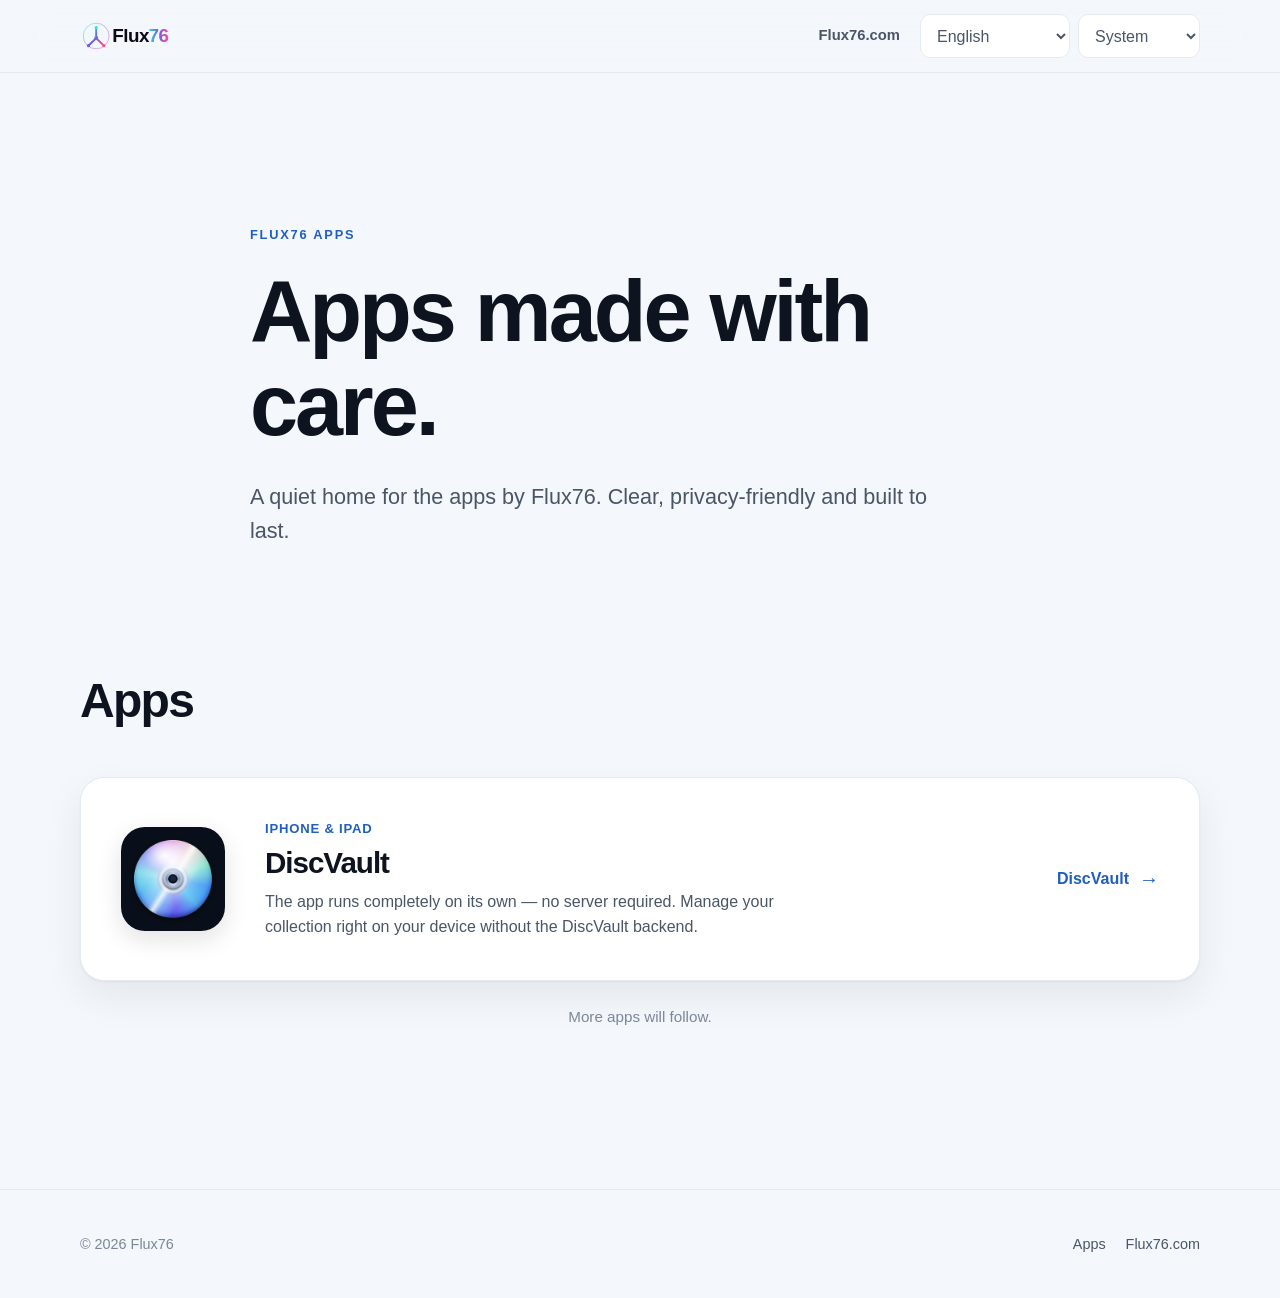
==== commit 178ac6d9: "New version of DiscVault App page" ====
--- a/index.html
+++ b/index.html
@@ -1,580 +1,177 @@
-<!DOCTYPE html>
+<!doctype html>
 <html lang="en">
 <head>
-<meta charset="UTF-8">
-<meta name="viewport" content="width=device-width, initial-scale=1.0">
-<title>Flux76 Apps — DiscVault &amp; more, on iOS</title>
-<meta name="description" content="The home of Flux76's apps. DiscVault — a native iOS collection manager for your 4K, Blu-ray &amp; DVD library. Now in TestFlight beta.">
-<meta property="og:title" content="Flux76 Apps — DiscVault &amp; more, on iOS">
-<meta property="og:description" content="Native iOS apps you own, built to last. Start with DiscVault — now in TestFlight beta.">
-<meta property="og:type" content="website">
-<meta property="og:url" content="https://flux76.app">
-<meta property="og:image" content="https://flux76.app/og-image.png">
-<link rel="canonical" href="https://flux76.app">
-<meta name="theme-color" content="#0B0A18">
-<link rel="icon" href="favicon.svg" type="image/svg+xml">
-<link rel="preconnect" href="https://fonts.googleapis.com">
-<link rel="preconnect" href="https://fonts.gstatic.com" crossorigin>
-<link href="https://fonts.googleapis.com/css2?family=Space+Grotesk:wght@400;500;600;700&family=JetBrains+Mono:wght@400;500;700&family=Inter:wght@400;500&display=swap" rel="stylesheet">
-<style>
-  :root{
-    --ink:#0B0A18; --ink-2:#12112A; --surface:#171633; --line:#2A284D;
-    --text:#ECEBF6; --muted:#8C8AB0;
-    --aqua:#2FE6D6; --violet:#6C5CE7; --magenta:#FF4D9D;
-    --flux:linear-gradient(90deg,#2FE6D6 0%,#6C5CE7 52%,#FF4D9D 100%);
-    --maxw:1080px;
-  }
-  *{box-sizing:border-box;margin:0;padding:0}
-  html{scroll-behavior:smooth}
-  body{background:var(--ink);color:var(--text);font-family:'Inter',system-ui,sans-serif;line-height:1.65;-webkit-font-smoothing:antialiased}
-  a{color:inherit}
-  img{max-width:100%}
-  .wrap{max-width:var(--maxw);margin:0 auto;padding:0 24px}
-  .mono{font-family:'JetBrains Mono',monospace}
-  .grad{background:var(--flux);-webkit-background-clip:text;background-clip:text;color:transparent}
-  .eyebrow{font-family:'JetBrains Mono',monospace;font-size:12px;letter-spacing:3px;text-transform:uppercase;color:var(--muted)}
+  <meta charset="utf-8">
+  <meta name="viewport" content="width=device-width, initial-scale=1">
+  <title>Flux76 Apps</title>
+  <meta name="description" content="Discover the official apps by Flux76: thoughtful, privacy-friendly software for iPhone and iPad, built to last.">
+  <meta name="author" content="Flux76">
+  <meta name="robots" content="index, follow, max-image-preview:large, max-snippet:-1, max-video-preview:-1">
+  <meta property="og:title" content="Flux76 Apps">
+  <meta property="og:description" content="Thoughtful, privacy-friendly apps made by Flux76 and built to last.">
+  <meta property="og:type" content="website">
+  <meta property="og:url" content="https://flux76.app/">
+  <meta property="og:site_name" content="Flux76 Apps">
+  <meta property="og:image" content="https://flux76.app/og-image.png">
+  <meta property="og:image:width" content="1200">
+  <meta property="og:image:height" content="630">
+  <meta property="og:image:alt" content="Flux76 Apps">
+  <meta name="twitter:card" content="summary_large_image">
+  <meta name="twitter:title" content="Flux76 Apps">
+  <meta name="twitter:description" content="Thoughtful, privacy-friendly apps made by Flux76 and built to last.">
+  <meta name="twitter:image" content="https://flux76.app/og-image.png">
+  <meta name="twitter:image:alt" content="Flux76 Apps">
+  <link rel="canonical" href="https://flux76.app/">
+  <link rel="icon" href="/favicon.svg" type="image/svg+xml">
+  <link rel="stylesheet" href="/assets/site.css">
+  <script type="application/ld+json">
+    {
+      "@context": "https://schema.org",
+      "@graph": [
+        {
+          "@type": "Organization",
+          "@id": "https://flux76.com/#organization",
+          "name": "Flux76",
+          "url": "https://flux76.com/",
+          "logo": {
+            "@type": "ImageObject",
+            "url": "https://flux76.app/assets/img/flux76-mark.svg"
+          },
+          "sameAs": [
+            "https://github.com/Flux76HQ",
+            "https://bsky.app/profile/flux76hq.bsky.social"
+          ]
+        },
+        {
+          "@type": "WebSite",
+          "@id": "https://flux76.app/#website",
+          "url": "https://flux76.app/",
+          "name": "Flux76 Apps",
+          "description": "The official catalog of apps developed by Flux76.",
+          "publisher": {
+            "@id": "https://flux76.com/#organization"
+          },
+          "inLanguage": "en"
+        },
+        {
+          "@type": "CollectionPage",
+          "@id": "https://flux76.app/#webpage",
+          "url": "https://flux76.app/",
+          "name": "Flux76 Apps",
+          "description": "Discover thoughtful, privacy-friendly apps made by Flux76.",
+          "isPartOf": {
+            "@id": "https://flux76.app/#website"
+          },
+          "about": {
+            "@id": "https://flux76.com/#organization"
+          },
+          "mainEntity": {
+            "@type": "ItemList",
+            "numberOfItems": 1,
+            "itemListElement": [
+              {
+                "@type": "ListItem",
+                "position": 1,
+                "name": "DiscVault",
+                "url": "https://flux76.app/discvault/"
+              }
+            ]
+          },
+          "inLanguage": "en"
+        }
+      ]
+    }
+  </script>
+  <script>
+    (() => {
+      const theme = localStorage.getItem("flux76-theme");
+      if (theme === "light" || theme === "dark") {
+        document.documentElement.dataset.theme = theme;
+      }
+    })();
+  </script>
+</head>
+<body data-page="home">
+  <header class="site-header">
+    <nav class="shell nav" aria-label="Primary">
+      <a class="brand" href="/" aria-label="Flux76 Apps">
+        <img class="logo-light" src="/assets/img/flux76-lockup-light.svg" alt="Flux76" width="1360" height="360">
+        <img class="logo-dark" src="/assets/img/flux76-lockup-dark.svg" alt="Flux76" width="1360" height="360">
+        <img class="logo-mark" src="/assets/img/flux76-mark.svg" alt="Flux76" width="360" height="360">
+      </a>
+      <div class="nav-actions">
+        <a class="nav-link" href="https://flux76.com">Flux76.com</a>
+        <select class="control language-select" aria-label="Language">
+          <option value="en">English</option>
+          <option value="cs">Čeština</option>
+          <option value="da">Dansk</option>
+          <option value="de">Deutsch</option>
+          <option value="el">Ελληνικά</option>
+          <option value="es">Español</option>
+          <option value="fi">Suomi</option>
+          <option value="fr">Français</option>
+          <option value="hu">Magyar</option>
+          <option value="it">Italiano</option>
+          <option value="ja">日本語</option>
+          <option value="ko">한국어</option>
+          <option value="nl">Nederlands</option>
+          <option value="no">Norsk</option>
+          <option value="pl">Polski</option>
+          <option value="pt">Português</option>
+          <option value="sv">Svenska</option>
+          <option value="tr">Türkçe</option>
+          <option value="uk">Українська</option>
+          <option value="zh">中文</option>
+        </select>
+        <select class="control theme-select" aria-label="Appearance">
+          <option value="system">System</option>
+          <option value="light">Light</option>
+          <option value="dark">Dark</option>
+        </select>
+      </div>
+    </nav>
+  </header>
 
-  /* nav */
-  nav{position:sticky;top:0;z-index:50;backdrop-filter:blur(10px);background:rgba(11,10,24,.72);border-bottom:1px solid var(--line)}
-  .nav-in{display:flex;align-items:center;justify-content:space-between;height:64px}
-  .brand{display:flex;align-items:center;gap:11px;font-family:'Space Grotesk';font-weight:700;font-size:22px;letter-spacing:-.5px;text-decoration:none}
-  .brand svg{width:30px;height:30px}
-  .nav-links{display:flex;gap:26px;align-items:center}
-  .nav-links a{font-size:14px;color:var(--muted);text-decoration:none;transition:color .2s}
-  .nav-links a:hover{color:var(--text)}
-  .nav-links .cta{color:var(--text);font-weight:500}
-  @media(max-width:640px){.nav-links a:not(.cta){display:none}.nav-links{gap:16px}}
+  <main>
+    <section class="hero">
+      <div class="shell hero-copy">
+        <p class="eyebrow">Flux76 apps</p>
+        <h1 data-i18n="hero_title">Apps made with care.</h1>
+        <p class="hero-lede" data-i18n="hero_lede">A quiet home for the apps by Flux76. Clear, privacy-friendly and built to last.</p>
+      </div>
+    </section>
 
-  /* language switcher */
-  .lang{position:relative}
-  .lang-btn{display:inline-flex;align-items:center;gap:7px;font-family:'JetBrains Mono',monospace;font-size:13px;color:var(--muted);background:var(--ink-2);border:1px solid var(--line);border-radius:10px;padding:7px 11px;cursor:pointer;transition:border-color .2s,color .2s}
-  .lang-btn:hover{color:var(--text);border-color:var(--violet)}
-  .lang-btn svg{flex:none}
-  .lang-btn .chev{width:11px;height:11px;transition:transform .2s;opacity:.7}
-  .flag{width:24px;height:16px;border-radius:3px;overflow:hidden;flex:none;display:block;line-height:0;box-shadow:0 0 0 1px rgba(255,255,255,.14) inset}
-  .flag svg{width:100%;height:100%;display:block}
-  .lang.open .lang-btn .chev{transform:rotate(180deg)}
-  .lang-menu{position:absolute;top:calc(100% + 8px);right:0;min-width:172px;background:var(--surface);border:1px solid var(--line);border-radius:12px;padding:6px;list-style:none;box-shadow:0 14px 38px rgba(0,0,0,.5);opacity:0;visibility:hidden;transform:translateY(-4px);transition:opacity .16s,transform .16s,visibility .16s;z-index:60}
-  .lang.open .lang-menu{opacity:1;visibility:visible;transform:translateY(0)}
-  .lang-menu li{display:flex;align-items:center;justify-content:flex-start;gap:11px;font-family:'Inter',sans-serif;font-size:14px;color:#C7C6DD;padding:9px 12px;border-radius:8px;cursor:pointer;transition:background .15s,color .15s}
-  .lang-menu li:hover{background:var(--ink-2);color:var(--text)}
-  .lang-menu li[aria-selected="true"]{color:var(--aqua)}
+    <section class="apps-section" aria-labelledby="apps-title">
+      <div class="shell">
+        <div class="section-heading">
+          <h2 id="apps-title">Apps</h2>
+        </div>
 
-  /* hero */
-  .hero{position:relative;padding:92px 0 84px;overflow:hidden;text-align:center}
-  .hero::before{content:"";position:absolute;inset:0;background:
-    radial-gradient(620px 340px at 74% 6%, rgba(255,77,157,.16), transparent 62%),
-    radial-gradient(560px 340px at 16% 20%, rgba(47,230,214,.14), transparent 62%),
-    radial-gradient(760px 460px at 50% 118%, rgba(108,92,231,.20), transparent 60%);
-    pointer-events:none}
-  .hero-in{position:relative;z-index:1}
-  .hero .bigmark{width:84px;height:84px;margin:0 auto 24px;display:block}
-  h1{font-family:'Space Grotesk';font-weight:700;font-size:clamp(42px,8.5vw,82px);letter-spacing:-2.5px;line-height:1}
-  .lede{font-family:'Space Grotesk';font-weight:500;font-size:clamp(18px,3.6vw,23px);margin:22px auto 0;max-width:40ch;color:var(--text)}
-  .sub{color:var(--muted);margin-top:12px;font-size:15px}
-  .current{position:relative;height:3px;width:min(420px,80%);margin:38px auto 0;border-radius:3px;background:var(--line);overflow:hidden}
-  .current::after{content:"";position:absolute;top:0;left:-40%;height:100%;width:40%;background:var(--flux);animation:flow 3.6s cubic-bezier(.6,0,.4,1) infinite}
-  @keyframes flow{0%{left:-45%}100%{left:105%}}
-  .btns{display:flex;gap:14px;justify-content:center;flex-wrap:wrap;margin-top:36px}
-  .btn{font-family:'Space Grotesk';font-weight:600;font-size:15px;text-decoration:none;padding:13px 24px;border-radius:12px;transition:transform .15s,box-shadow .2s;display:inline-block}
-  .btn-primary{color:#0B0A18;background:linear-gradient(90deg,#2FE6D6,#6C5CE7);box-shadow:0 6px 24px rgba(108,92,231,.35)}
-  .btn-primary:hover{transform:translateY(-2px)}
-  .btn-ghost{color:var(--text);border:1px solid var(--line);background:var(--ink-2)}
-  .btn-ghost:hover{border-color:var(--violet)}
+        <a class="app-card" href="/discvault/">
+          <img class="app-icon" src="/assets/img/discvault-icon.png" alt="DiscVault" width="512" height="512">
+          <div>
+            <p class="app-meta" data-i18n="app_platform">iPhone and iPad</p>
+            <h3>DiscVault</h3>
+            <p class="app-summary" data-i18n="app_description">Bring your 4K UHD, Blu-ray and DVD collection together in one clear library.</p>
+          </div>
+          <span class="card-action">DiscVault</span>
+        </a>
 
-  section{padding:70px 0;border-top:1px solid var(--line)}
-  h2{font-family:'Space Grotesk';font-weight:600;font-size:clamp(26px,5vw,34px);letter-spacing:-.8px;margin:14px 0 18px}
-  p.lead{font-size:18px;color:#C7C6DD;max-width:64ch}
+        <p class="coming-note" data-i18n="coming_note">More apps will follow.</p>
+      </div>
+    </section>
+  </main>
 
-  /* app cards */
-  .grid{display:grid;grid-template-columns:1fr;gap:16px;margin-top:30px}
-  @media(min-width:720px){.grid{grid-template-columns:1fr 1fr}}
-  .proj{background:linear-gradient(180deg,var(--ink-2),var(--ink));border:1px solid var(--line);border-radius:18px;padding:26px;transition:border-color .2s,transform .2s;display:flex;flex-direction:column}
-  .proj:hover{border-color:var(--violet);transform:translateY(-3px)}
-  .proj.soon{opacity:.9}
-  .proj.soon:hover{transform:none;border-color:var(--line)}
-  .proj-head{display:flex;align-items:center;gap:14px;margin-bottom:14px}
-  .app-ico{width:54px;height:54px;border-radius:15px;flex:none}
-  .proj .tag{font-family:'JetBrains Mono';font-size:11px;letter-spacing:1.5px;text-transform:uppercase;color:var(--aqua)}
-  .proj.soon .tag{color:var(--muted)}
-  .proj h3{font-family:'Space Grotesk';font-weight:600;font-size:22px;margin:3px 0 0}
-  .proj p{color:var(--muted);font-size:15px}
-  .badge{margin-left:auto;align-self:flex-start;font-family:'JetBrains Mono';font-size:10px;letter-spacing:1px;text-transform:uppercase;padding:5px 10px;border-radius:999px;border:1px solid var(--line);color:var(--aqua);white-space:nowrap}
-  .badge-soon{color:var(--muted)}
-  .stack{margin-top:16px;display:flex;gap:8px;flex-wrap:wrap}
-  .pill{font-family:'JetBrains Mono';font-size:11px;color:var(--muted);border:1px solid var(--line);border-radius:999px;padding:3px 10px}
-  .more{display:inline-flex;align-items:center;gap:6px;margin-top:18px;color:var(--aqua);font-family:'Space Grotesk';font-weight:600;font-size:14px;text-decoration:none;transition:gap .2s}
-  .more:hover{gap:11px}
-
-  /* discvault spotlight */
-  .phones{display:flex;gap:22px;justify-content:center;flex-wrap:wrap;margin-top:40px}
-  .phone{width:216px;flex:none;margin:0}
-  .phone .shot{display:block;width:100%;height:auto;aspect-ratio:700/1469;border-radius:14px;filter:drop-shadow(0 26px 50px rgba(0,0,0,.55))}
-  .phone .cap{margin-top:18px;text-align:center;color:var(--muted);font-size:13px;line-height:1.5}
-
-  .features{display:grid;grid-template-columns:1fr;gap:14px;margin-top:36px}
-  @media(min-width:640px){.features{grid-template-columns:1fr 1fr}}
-  @media(min-width:960px){.features{grid-template-columns:1fr 1fr 1fr}}
-  .feature{border:1px solid var(--line);border-radius:14px;padding:20px 22px;background:var(--ink-2);transition:border-color .2s,transform .2s}
-  .feature:hover{border-color:var(--violet);transform:translateY(-2px)}
-  .feature .fi{width:30px;height:30px;margin-bottom:12px;display:block}
-  .feature h4{font-family:'Space Grotesk';font-weight:600;font-size:16px;margin-bottom:6px}
-  .feature p{color:var(--muted);font-size:14px}
-  .vaultnote{margin-top:30px;font-size:15px}
-  .vaultnote a{color:var(--aqua);text-decoration:none;border-bottom:1px solid transparent;transition:border-color .2s}
-  .vaultnote a:hover{border-color:var(--aqua)}
-
-  /* beta cta */
-  .beta-cta{position:relative;border:1px solid var(--line);border-radius:22px;padding:48px 30px;text-align:center;background:linear-gradient(180deg,var(--ink-2),var(--ink));overflow:hidden;margin-top:8px}
-  .beta-cta::before{content:"";position:absolute;inset:0;background:radial-gradient(620px 320px at 50% -30%, rgba(108,92,231,.28), transparent 62%);pointer-events:none}
-  .beta-cta .inner{position:relative;z-index:1;max-width:56ch;margin:0 auto}
-  .beta-cta h2{margin-top:12px}
-  .beta-cta p{color:#C7C6DD;font-size:17px;margin-bottom:26px}
-  .beta-cta .btn-primary{font-size:16px;padding:15px 30px}
-  .beta-cta .req{margin-top:16px;color:var(--muted);font-size:13px}
-
-  /* footer */
-  footer{border-top:1px solid var(--line);padding:56px 0 60px}
-  .foot{display:flex;flex-wrap:wrap;gap:30px;justify-content:space-between;align-items:flex-start}
-  .foot .brand{margin-bottom:10px}
-  .foot-links{display:flex;gap:44px;flex-wrap:wrap}
-  .col h4{font-family:'JetBrains Mono';font-size:11px;letter-spacing:2px;text-transform:uppercase;color:var(--muted);margin-bottom:12px}
-  .col a{display:block;font-size:14px;color:#C7C6DD;text-decoration:none;padding:4px 0;transition:color .2s}
-  .col a:hover{color:var(--aqua)}
-  .copyright{margin-top:40px;font-family:'JetBrains Mono';font-size:12px;color:var(--muted)}
-
-  :focus-visible{outline:2px solid var(--aqua);outline-offset:3px;border-radius:4px}
-  @media(prefers-reduced-motion:reduce){.current::after{animation:none;left:0;width:100%}.btn:hover,.proj:hover,.feature:hover{transform:none}}
-</style>
-</head>
-<body>
-
-<svg width="0" height="0" style="position:absolute" aria-hidden="true"><defs>
-  <linearGradient id="fg" x1="0" y1="0" x2="1" y2="1"><stop offset="0" stop-color="#2FE6D6"/><stop offset=".5" stop-color="#6C5CE7"/><stop offset="1" stop-color="#FF4D9D"/></linearGradient>
-</defs></svg>
-
-<nav><div class="wrap nav-in">
-  <a class="brand" href="#top">
-    <svg viewBox="0 0 80 80" fill="none"><path d="M40 44 L40 18 M40 44 L20 66 M40 44 L60 66" stroke="url(#fg)" stroke-width="6" stroke-linecap="round"/><circle cx="40" cy="44" r="6" fill="#ECEBF6"/><circle cx="40" cy="16" r="4.6" fill="#2FE6D6"/><circle cx="20" cy="68" r="4.6" fill="#6C5CE7"/><circle cx="60" cy="68" r="4.6" fill="#FF4D9D"/></svg>
-    Flux<span class="grad">76</span>
-  </a>
-  <div class="nav-links">
-    <a href="#apps" data-i18n="nav_apps">Apps</a>
-    <a href="#discvault" data-i18n="nav_discvault">DiscVault</a>
-    <a href="#beta" data-i18n="nav_beta">Beta</a>
-    <a class="cta" href="https://flux76.com">Flux76.com ↗</a>
-    <div class="lang" id="lang">
-      <button class="lang-btn" type="button" aria-haspopup="listbox" aria-expanded="false" aria-label="Language">
-        <span class="flag" id="lang-flag"></span>
-        <svg class="chev" viewBox="0 0 24 24" fill="none" stroke="currentColor" stroke-width="2.4" aria-hidden="true"><path d="M6 9l6 6 6-6"/></svg>
-      </button>
-      <ul class="lang-menu" role="listbox" aria-label="Choose language">
-        <li role="option" data-lang="nl">Nederlands</li>
-        <li role="option" data-lang="en">English</li>
-        <li role="option" data-lang="de">Deutsch</li>
-        <li role="option" data-lang="fr">Français</li>
-      </ul>
-    </div>
-  </div>
-</div></nav>
-
-<header class="hero" id="top"><div class="wrap hero-in">
-  <svg class="bigmark" viewBox="0 0 80 80" fill="none" aria-label="Flux76">
-    <circle cx="40" cy="40" r="37" stroke="url(#fg)" stroke-width="2.4" opacity=".35"/>
-    <path d="M40 44 L40 18 M40 44 L20 66 M40 44 L60 66" stroke="url(#fg)" stroke-width="5.4" stroke-linecap="round"/>
-    <circle cx="40" cy="44" r="6" fill="url(#fg)"/><circle cx="40" cy="16" r="4.6" fill="#2FE6D6"/><circle cx="20" cy="68" r="4.6" fill="#6C5CE7"/><circle cx="60" cy="68" r="4.6" fill="#FF4D9D"/>
-  </svg>
-  <h1 data-i18n-html="hero_h1">Apps you own,<br>built to <span class="grad">last</span>.</h1>
-  <p class="lede" data-i18n="hero_lede">The home of Flux76's apps. First up: DiscVault — the collection manager for your 4K, Blu-ray &amp; DVD library.</p>
-  <p class="sub mono" data-i18n="hero_sub">native iOS · self-hosted · now in TestFlight beta</p>
-  <div class="current" role="presentation"></div>
-  <div class="btns">
-    <a class="btn btn-primary" href="#beta" data-i18n="hero_btn1">Join the TestFlight beta</a>
-    <a class="btn btn-ghost" href="#discvault" data-i18n="hero_btn2">Explore DiscVault</a>
-  </div>
-</div></header>
-
-<main>
-  <section id="apps"><div class="wrap">
-    <div class="eyebrow" data-i18n="apps_eyebrow">The apps</div>
-    <h2 data-i18n="apps_h2">One app today. More on the way.</h2>
-    <p class="lead" data-i18n="apps_lead">Flux76 builds focused apps you actually own — native where it counts, self-hosted underneath. Right now that's DiscVault, with the rest of the VaultStack suite on the way.</p>
-    <div class="grid">
-      <div class="proj">
-        <div class="proj-head">
-          <img class="app-ico" src="assets/img/discvault-icon.svg" alt="DiscVault" width="54" height="54">
-          <div>
-            <div class="tag" data-i18n="app_dv_tag">Physical media</div>
-            <h3>DiscVault</h3>
-          </div>
-          <span class="badge" data-i18n="app_dv_badge">iOS · Beta</span>
-        </div>
-        <p data-i18n="app_dv_p">Manage your 4K UHD, Blu-ray &amp; DVD collection — scan, organise and never buy a double again.</p>
-        <div class="stack"><span class="pill">SwiftUI</span><span class="pill">PWA</span><span class="pill">Docker</span></div>
-        <a class="more" href="#discvault" data-i18n="app_dv_more">Learn more →</a>
-      </div>
-      <div class="proj soon">
-        <div class="proj-head">
-          <svg class="app-ico" viewBox="0 0 54 54" fill="none" aria-hidden="true"><rect x="1" y="1" width="52" height="52" rx="15" fill="#12112A" stroke="#2A284D" stroke-dasharray="5 5"/><path d="M27 19v16M19 27h16" stroke="url(#fg)" stroke-width="3" stroke-linecap="round"/></svg>
-          <div>
-            <div class="tag" data-i18n="app_soon_tag">More vaults</div>
-            <h3 data-i18n="app_soon_h3">The VaultStack suite</h3>
-          </div>
-          <span class="badge badge-soon" data-i18n="app_soon_badge">Soon</span>
-        </div>
-        <p data-i18n="app_soon_p">MovieVault, WatchVault and more — self-hosted apps that share one library. In the works.</p>
+  <footer class="site-footer">
+    <div class="shell footer-inner">
+      <p>&copy; <span data-current-year></span> Flux76</p>
+      <div class="footer-links">
+        <a href="/">Apps</a>
+        <a href="https://flux76.com">Flux76.com</a>
       </div>
     </div>
-  </div></section>
+  </footer>
 
-  <section id="discvault"><div class="wrap">
-    <div class="eyebrow" data-i18n="dv_eyebrow">DiscVault</div>
-    <h2 data-i18n="dv_h2">Your disc collection, finally organised.</h2>
-    <p class="lead" data-i18n="dv_lead">DiscVault is a native iOS app for collectors of physical media. Scan a barcode for instant cover art and metadata, track every edition and region, and see it beautifully — with an optional self-hosted backend so your data stays yours.</p>
-
-    <!-- Echte iOS-screenshots (incl. iPhone-frame). Bron-originelen staan in
-         assets/img/telefoon/ ; deze web-versies zijn geoptimaliseerd (~700px). -->
-    <div class="phones">
-      <figure class="phone">
-        <img class="shot" src="assets/img/telefoon/web/library.jpg" alt="DiscVault — Library met 4K- en box-set-badges" width="700" height="1469" loading="lazy">
-        <figcaption class="cap" data-i18n="cap_library">Your whole collection at a glance</figcaption>
-      </figure>
-      <figure class="phone">
-        <img class="shot" src="assets/img/telefoon/web/loans.jpg" alt="DiscVault — Loans: uitgeleende discs" width="700" height="1469" loading="lazy">
-        <figcaption class="cap" data-i18n="cap_loans">Know exactly what you lent out</figcaption>
-      </figure>
-      <figure class="phone">
-        <img class="shot" src="assets/img/telefoon/web/wishlist.jpg" alt="DiscVault — Wishlist met 4K-edities" width="700" height="1469" loading="lazy">
-        <figcaption class="cap" data-i18n="cap_wishlist">A wishlist for the editions you want</figcaption>
-      </figure>
-    </div>
-
-    <div class="features">
-      <div class="feature">
-        <svg class="fi" viewBox="0 0 24 24" fill="none" stroke="url(#fg)" stroke-width="2" stroke-linecap="round"><path d="M4 5v14M8 5v14M12 5v14M16 5v14M20 5v14"/></svg>
-        <h4 data-i18n="f1_k">Barcode scanning</h4>
-        <p data-i18n="f1_p">Scan a disc and DiscVault pulls in cover art and metadata automatically.</p>
-      </div>
-      <div class="feature">
-        <svg class="fi" viewBox="0 0 24 24" fill="none" stroke="url(#fg)" stroke-width="2" stroke-linecap="round" stroke-linejoin="round"><path d="M12 3l9 5-9 5-9-5 9-5z"/><path d="M3 13l9 5 9-5"/></svg>
-        <h4 data-i18n="f2_k">Edition tracking</h4>
-        <p data-i18n="f2_p">Steelbook, Director's Cut, Limited or standard — record exactly which release you own.</p>
-      </div>
-      <div class="feature">
-        <svg class="fi" viewBox="0 0 24 24" fill="none" stroke="url(#fg)" stroke-width="2"><circle cx="12" cy="12" r="9"/><path d="M3 12h18M12 3c2.5 2.5 2.5 15 0 18M12 3c-2.5 2.5-2.5 15 0 18" stroke-linecap="round"/></svg>
-        <h4 data-i18n="f3_k">Region logging</h4>
-        <p data-i18n="f3_p">Blu-ray A/B/C and DVD 1–6, kept straight per title.</p>
-      </div>
-      <div class="feature">
-        <svg class="fi" viewBox="0 0 24 24" fill="none" stroke="url(#fg)" stroke-width="2" stroke-linecap="round"><circle cx="11" cy="11" r="7"/><path d="M21 21l-4.3-4.3"/></svg>
-        <h4 data-i18n="f4_k">Search &amp; filter</h4>
-        <p data-i18n="f4_p">Filter by format, genre or director and find anything in seconds.</p>
-      </div>
-      <div class="feature">
-        <svg class="fi" viewBox="0 0 24 24" fill="none" stroke="url(#fg)" stroke-width="2" stroke-linecap="round"><path d="M10 13a5 5 0 007 0l3-3a5 5 0 00-7-7l-1 1"/><path d="M14 11a5 5 0 00-7 0l-3 3a5 5 0 007 7l1-1"/></svg>
-        <h4 data-i18n="f5_k">Plex &amp; Jellyfin</h4>
-        <p data-i18n="f5_p">See which discs you already have digitally — and which you still need to rip.</p>
-      </div>
-      <div class="feature">
-        <svg class="fi" viewBox="0 0 24 24" fill="none" stroke="url(#fg)" stroke-width="2" stroke-linecap="round" stroke-linejoin="round"><path d="M12 15V4M12 15l-4-4M12 15l4-4"/><path d="M4 17a4 4 0 004 4h8a4 4 0 004-4"/></svg>
-        <h4 data-i18n="f6_k">Backups &amp; offline</h4>
-        <p data-i18n="f6_p">Full collection backups, one-tap restore, and offline browsing.</p>
-      </div>
-      <div class="feature">
-        <svg class="fi" viewBox="0 0 24 24" fill="none" stroke="url(#fg)" stroke-width="2" stroke-linecap="round" stroke-linejoin="round"><circle cx="7" cy="7" r="3"/><circle cx="17" cy="17" r="3"/><path d="M10 7h7v7"/></svg>
-        <h4 data-i18n="f7_k">Lending tracker</h4>
-        <p data-i18n="f7_p">Always know which disc you lent out, and to whom.</p>
-      </div>
-      <div class="feature">
-        <svg class="fi" viewBox="0 0 24 24" fill="none" stroke="url(#fg)" stroke-width="2" stroke-linecap="round" stroke-linejoin="round"><rect x="3" y="4" width="18" height="7" rx="2"/><rect x="3" y="13" width="18" height="7" rx="2"/><path d="M7 7.5h.01M7 16.5h.01"/></svg>
-        <h4 data-i18n="f8_k">Self-hosted &amp; private</h4>
-        <p data-i18n="f8_p">Run the optional Docker backend yourself — your data never leaves your hands.</p>
-      </div>
-    </div>
-
-    <p class="vaultnote"><a href="https://discvault.eu" data-i18n="dv_more_link">More about DiscVault at discvault.eu →</a></p>
-  </div></section>
-
-  <section id="beta"><div class="wrap">
-    <div class="beta-cta"><div class="inner">
-      <div class="eyebrow" data-i18n="beta_eyebrow">TestFlight beta</div>
-      <h2 data-i18n="beta_h2">Become a TestFlight tester</h2>
-      <p data-i18n="beta_p">DiscVault is in active beta. Join via Apple TestFlight, help shape the app, and get every new build first.</p>
-      <!-- TESTFLIGHT: vervang de href hieronder door je publieke TestFlight-uitnodigingslink,
-           bv. https://testflight.apple.com/join/XXXXXXXX  (id="testflight-link") -->
-      <a id="testflight-link" class="btn btn-primary" href="https://testflight.apple.com/join/XXXXXXXX" data-i18n="beta_btn">Join the TestFlight beta</a>
-      <p class="req mono" data-i18n="beta_req">Requires an iPhone and the free TestFlight app.</p>
-    </div></div>
-  </div></section>
-</main>
-
-<footer><div class="wrap">
-  <div class="foot">
-    <div>
-      <a class="brand" href="#top">
-        <svg viewBox="0 0 80 80" fill="none" width="30" height="30"><path d="M40 44 L40 18 M40 44 L20 66 M40 44 L60 66" stroke="url(#fg)" stroke-width="6" stroke-linecap="round"/><circle cx="40" cy="44" r="6" fill="#ECEBF6"/></svg>
-        Flux<span class="grad">76</span>
-      </a>
-      <p class="mono" style="color:var(--muted);font-size:13px;max-width:32ch" data-i18n="foot_tagline">Apps you own — built to last.</p>
-    </div>
-    <div class="foot-links">
-      <div class="col">
-        <h4 data-i18n="foot_apps">Apps</h4>
-        <a href="#discvault">DiscVault</a>
-        <a href="https://discvault.eu">discvault.eu ↗</a>
-        <a href="https://flux76.com">Flux76.com ↗</a>
-      </div>
-      <div class="col">
-        <h4 data-i18n="foot_code">Code</h4>
-        <a href="https://github.com/Flux76HQ">GitHub · Flux76HQ</a>
-      </div>
-      <div class="col">
-        <h4 data-i18n="foot_social">Social</h4>
-        <a href="https://bsky.app/profile/flux76hq.bsky.social">Bluesky</a>
-        <a href="https://instagram.com/flux76hq">Instagram</a>
-        <a href="https://www.threads.net/@flux76hq">Threads</a>
-      </div>
-      <div class="col">
-        <h4 data-i18n="foot_contact">Contact</h4>
-        <a href="mailto:info@flux76.com">info@flux76.com</a>
-      </div>
-    </div>
-  </div>
-  <div class="copyright">© <span id="yr"></span> Flux76 · <span data-i18n="foot_copyright">self-hosted software · Netherlands</span></div>
-</div></footer>
-
-<script>
-/* ── i18n ───────────────────────────────────────────────────────────────
-   Elke zichtbare tekst is gekoppeld via een data-i18n / data-i18n-html attribuut.
-   Een taal toevoegen:
-     1) kopieer een bestaand blok in I18N en vertaal de waarden
-     2) voeg één <li role="option" data-lang="xx"> toe aan .lang-menu in de nav
-──────────────────────────────────────────────────────────────────────── */
-const I18N = {
-  en: {
-    meta_title:"Flux76 Apps — DiscVault & more, on iOS",
-    meta_desc:"The home of Flux76's apps. DiscVault — a native iOS collection manager for your 4K, Blu-ray & DVD library. Now in TestFlight beta.",
-    og_title:"Flux76 Apps — DiscVault & more, on iOS",
-    og_desc:"Native iOS apps you own, built to last. Start with DiscVault — now in TestFlight beta.",
-    nav_apps:"Apps", nav_discvault:"DiscVault", nav_beta:"Beta",
-    hero_h1:'Apps you own,<br>built to <span class="grad">last</span>.',
-    hero_lede:"The home of Flux76's apps. First up: DiscVault — the collection manager for your 4K, Blu-ray & DVD library.",
-    hero_sub:"native iOS · self-hosted · now in TestFlight beta",
-    hero_btn1:"Join the TestFlight beta", hero_btn2:"Explore DiscVault",
-    apps_eyebrow:"The apps", apps_h2:"One app today. More on the way.",
-    apps_lead:"Flux76 builds focused apps you actually own — native where it counts, self-hosted underneath. Right now that's DiscVault, with the rest of the VaultStack suite on the way.",
-    app_dv_tag:"Physical media", app_dv_badge:"iOS · Beta",
-    app_dv_p:"Manage your 4K UHD, Blu-ray & DVD collection — scan, organise and never buy a double again.",
-    app_dv_more:"Learn more →",
-    app_soon_tag:"More vaults", app_soon_badge:"Soon", app_soon_h3:"The VaultStack suite",
-    app_soon_p:"MovieVault, WatchVault and more — self-hosted apps that share one library. In the works.",
-    dv_eyebrow:"DiscVault", dv_h2:"Your disc collection, finally organised.",
-    dv_lead:"DiscVault is a native iOS app for collectors of physical media. Scan a barcode for instant cover art and metadata, track every edition and region, and see it beautifully — with an optional self-hosted backend so your data stays yours.",
-    cap_library:"Your whole collection at a glance",
-    cap_loans:"Know exactly what you lent out, and to whom",
-    cap_wishlist:"A wishlist for the editions you still want",
-    f1_k:"Barcode scanning", f1_p:"Scan a disc and DiscVault pulls in cover art and metadata automatically.",
-    f2_k:"Edition tracking", f2_p:"Steelbook, Director's Cut, Limited or standard — record exactly which release you own.",
-    f3_k:"Region logging", f3_p:"Blu-ray A/B/C and DVD 1–6, kept straight per title.",
-    f4_k:"Search & filter", f4_p:"Filter by format, genre or director and find anything in seconds.",
-    f5_k:"Plex & Jellyfin", f5_p:"See which discs you already have digitally — and which you still need to rip.",
-    f6_k:"Backups & offline", f6_p:"Full collection backups, one-tap restore, and offline browsing.",
-    f7_k:"Lending tracker", f7_p:"Always know which disc you lent out, and to whom.",
-    f8_k:"Self-hosted & private", f8_p:"Run the optional Docker backend yourself — your data never leaves your hands.",
-    dv_more_link:"More about DiscVault at discvault.eu →",
-    beta_eyebrow:"TestFlight beta", beta_h2:"Become a TestFlight tester",
-    beta_p:"DiscVault is in active beta. Join via Apple TestFlight, help shape the app, and get every new build first.",
-    beta_btn:"Join the TestFlight beta",
-    beta_req:"Requires an iPhone and the free TestFlight app.",
-    foot_tagline:"Apps you own — built to last.",
-    foot_apps:"Apps", foot_code:"Code", foot_social:"Social", foot_contact:"Contact",
-    foot_copyright:"self-hosted software · Netherlands"
-  },
-  nl: {
-    meta_title:"Flux76 Apps — DiscVault & meer, op iOS",
-    meta_desc:"Het thuis van de Flux76-apps. DiscVault — een native iOS-collectiebeheerder voor je 4K-, Blu-ray- & DVD-verzameling. Nu in TestFlight-bèta.",
-    og_title:"Flux76 Apps — DiscVault & meer, op iOS",
-    og_desc:"Native iOS-apps die je zelf bezit, gebouwd om te blijven. Begin met DiscVault — nu in TestFlight-bèta.",
-    nav_apps:"Apps", nav_discvault:"DiscVault", nav_beta:"Bèta",
-    hero_h1:'Apps die je bezit,<br>gebouwd om te <span class="grad">blijven</span>.',
-    hero_lede:"Het thuis van de Flux76-apps. Als eerste: DiscVault — de collectiebeheerder voor je 4K-, Blu-ray- & DVD-verzameling.",
-    hero_sub:"native iOS · zelf-gehost · nu in TestFlight-bèta",
-    hero_btn1:"Word TestFlight-tester", hero_btn2:"Bekijk DiscVault",
-    apps_eyebrow:"De apps", apps_h2:"Nu één app. Meer op komst.",
-    apps_lead:"Flux76 bouwt gerichte apps die je écht zelf bezit — native waar het telt, zelf-gehost eronder. Op dit moment is dat DiscVault, met de rest van de VaultStack-suite in aantocht.",
-    app_dv_tag:"Fysieke media", app_dv_badge:"iOS · Bèta",
-    app_dv_p:"Beheer je 4K UHD-, Blu-ray- & DVD-collectie — scannen, ordenen en nooit meer dubbel kopen.",
-    app_dv_more:"Meer info →",
-    app_soon_tag:"Meer vaults", app_soon_badge:"Binnenkort", app_soon_h3:"De VaultStack-suite",
-    app_soon_p:"MovieVault, WatchVault en meer — zelf-gehoste apps die één bibliotheek delen. In ontwikkeling.",
-    dv_eyebrow:"DiscVault", dv_h2:"Je schijvencollectie, eindelijk op orde.",
-    dv_lead:"DiscVault is een native iOS-app voor verzamelaars van fysieke media. Scan een barcode voor directe cover en metadata, houd elke editie en regio bij, en bekijk alles overzichtelijk — met een optionele zelf-gehoste backend zodat je data van jou blijft.",
-    cap_library:"Je hele collectie in één oogopslag",
-    cap_loans:"Weet precies wat je aan wie hebt uitgeleend",
-    cap_wishlist:"Een wishlist voor de edities die je nog wilt",
-    f1_k:"Barcode scannen", f1_p:"Scan een disc en DiscVault haalt automatisch cover en metadata op.",
-    f2_k:"Editie-tracking", f2_p:"Steelbook, Director's Cut, Limited of standaard — leg vast welke uitgave je hebt.",
-    f3_k:"Regio's bijhouden", f3_p:"Blu-ray A/B/C en DVD 1–6, netjes per titel.",
-    f4_k:"Zoeken & filteren", f4_p:"Filter op formaat, genre of regisseur en vind alles in seconden.",
-    f5_k:"Plex & Jellyfin", f5_p:"Zie welke discs je al digitaal hebt — en welke je nog moet rippen.",
-    f6_k:"Back-ups & offline", f6_p:"Volledige back-ups, herstel met één tik, en offline bladeren.",
-    f7_k:"Uitleen-tracker", f7_p:"Weet altijd welke disc je aan wie hebt uitgeleend.",
-    f8_k:"Zelf-gehost & privé", f8_p:"Draai de optionele Docker-backend zelf — jouw data blijft van jou.",
-    dv_more_link:"Meer over DiscVault op discvault.eu →",
-    beta_eyebrow:"TestFlight-bèta", beta_h2:"Word TestFlight-tester",
-    beta_p:"DiscVault zit in actieve bèta. Doe mee via Apple TestFlight, denk mee over de app en krijg elke nieuwe build als eerste.",
-    beta_btn:"Word TestFlight-tester",
-    beta_req:"Vereist een iPhone en de gratis TestFlight-app.",
-    foot_tagline:"Apps die je bezit — gebouwd om te blijven.",
-    foot_apps:"Apps", foot_code:"Code", foot_social:"Social", foot_contact:"Contact",
-    foot_copyright:"zelf-gehoste software · Nederland"
-  },
-  de: {
-    meta_title:"Flux76 Apps — DiscVault & mehr, für iOS",
-    meta_desc:"Das Zuhause der Flux76-Apps. DiscVault — ein nativer iOS-Sammlungsmanager für deine 4K-, Blu-ray- & DVD-Sammlung. Jetzt in der TestFlight-Beta.",
-    og_title:"Flux76 Apps — DiscVault & mehr, für iOS",
-    og_desc:"Native iOS-Apps, die dir gehören, gebaut, um zu bleiben. Beginne mit DiscVault — jetzt in der TestFlight-Beta.",
-    nav_apps:"Apps", nav_discvault:"DiscVault", nav_beta:"Beta",
-    hero_h1:'Apps, die dir gehören,<br>gebaut, um zu <span class="grad">bleiben</span>.',
-    hero_lede:"Das Zuhause der Flux76-Apps. Den Anfang macht DiscVault — der Sammlungsmanager für deine 4K-, Blu-ray- & DVD-Sammlung.",
-    hero_sub:"natives iOS · selbstgehostet · jetzt in der TestFlight-Beta",
-    hero_btn1:"TestFlight-Tester werden", hero_btn2:"DiscVault entdecken",
-    apps_eyebrow:"Die Apps", apps_h2:"Heute eine App. Weitere folgen.",
-    apps_lead:"Flux76 baut fokussierte Apps, die dir wirklich gehören — nativ, wo es zählt, selbstgehostet darunter. Aktuell ist das DiscVault, der Rest der VaultStack-Suite ist in Arbeit.",
-    app_dv_tag:"Physische Medien", app_dv_badge:"iOS · Beta",
-    app_dv_p:"Verwalte deine 4K-UHD-, Blu-ray- & DVD-Sammlung — scannen, ordnen und nie wieder doppelt kaufen.",
-    app_dv_more:"Mehr erfahren →",
-    app_soon_tag:"Mehr Vaults", app_soon_badge:"Bald", app_soon_h3:"Die VaultStack-Suite",
-    app_soon_p:"MovieVault, WatchVault und mehr — selbstgehostete Apps, die eine Bibliothek teilen. In Arbeit.",
-    dv_eyebrow:"DiscVault", dv_h2:"Deine Disc-Sammlung, endlich geordnet.",
-    dv_lead:"DiscVault ist eine native iOS-App für Sammler physischer Medien. Scanne einen Barcode für sofortiges Cover und Metadaten, verfolge jede Edition und Region und sieh alles übersichtlich — mit optionalem selbstgehostetem Backend, damit deine Daten dir gehören.",
-    cap_library:"Deine ganze Sammlung auf einen Blick",
-    cap_loans:"Wisse genau, was du an wen verliehen hast",
-    cap_wishlist:"Eine Wunschliste für die Editionen, die dir noch fehlen",
-    f1_k:"Barcode-Scan", f1_p:"Scanne eine Disc und DiscVault holt Cover und Metadaten automatisch.",
-    f2_k:"Editions-Tracking", f2_p:"Steelbook, Director's Cut, Limited oder Standard — halte fest, welche Ausgabe du besitzt.",
-    f3_k:"Regionen erfassen", f3_p:"Blu-ray A/B/C und DVD 1–6, sauber pro Titel.",
-    f4_k:"Suchen & Filtern", f4_p:"Filtere nach Format, Genre oder Regisseur und finde alles in Sekunden.",
-    f5_k:"Plex & Jellyfin", f5_p:"Sieh, welche Discs du schon digital hast — und welche du noch rippen musst.",
-    f6_k:"Backups & Offline", f6_p:"Vollständige Backups, Wiederherstellung mit einem Tipp und Offline-Browsing.",
-    f7_k:"Verleih-Tracker", f7_p:"Wisse immer, welche Disc du an wen verliehen hast.",
-    f8_k:"Selbstgehostet & privat", f8_p:"Betreibe das optionale Docker-Backend selbst — deine Daten bleiben bei dir.",
-    dv_more_link:"Mehr über DiscVault auf discvault.eu →",
-    beta_eyebrow:"TestFlight-Beta", beta_h2:"TestFlight-Tester werden",
-    beta_p:"DiscVault ist in aktiver Beta. Mach mit über Apple TestFlight, gestalte die App mit und erhalte jeden neuen Build zuerst.",
-    beta_btn:"TestFlight-Tester werden",
-    beta_req:"Erfordert ein iPhone und die kostenlose TestFlight-App.",
-    foot_tagline:"Apps, die dir gehören — gebaut, um zu bleiben.",
-    foot_apps:"Apps", foot_code:"Code", foot_social:"Social", foot_contact:"Kontakt",
-    foot_copyright:"selbstgehostete Software · Niederlande"
-  },
-  fr: {
-    meta_title:"Flux76 Apps — DiscVault et plus, sur iOS",
-    meta_desc:"La maison des applis Flux76. DiscVault — un gestionnaire de collection iOS natif pour vos 4K, Blu-ray & DVD. Maintenant en bêta TestFlight.",
-    og_title:"Flux76 Apps — DiscVault et plus, sur iOS",
-    og_desc:"Des applis iOS natives qui vous appartiennent, conçues pour durer. Commencez avec DiscVault — maintenant en bêta TestFlight.",
-    nav_apps:"Applis", nav_discvault:"DiscVault", nav_beta:"Bêta",
-    hero_h1:'Des applis qui vous appartiennent,<br>conçues pour <span class="grad">durer</span>.',
-    hero_lede:"La maison des applis Flux76. Pour commencer : DiscVault — le gestionnaire de collection pour vos 4K, Blu-ray et DVD.",
-    hero_sub:"iOS natif · auto-hébergé · maintenant en bêta TestFlight",
-    hero_btn1:"Devenir testeur TestFlight", hero_btn2:"Découvrir DiscVault",
-    apps_eyebrow:"Les applis", apps_h2:"Une appli aujourd'hui. D'autres à venir.",
-    apps_lead:"Flux76 conçoit des applis ciblées qui vous appartiennent vraiment — natives là où ça compte, auto-hébergées en dessous. Pour l'instant c'est DiscVault, le reste de la suite VaultStack arrive.",
-    app_dv_tag:"Médias physiques", app_dv_badge:"iOS · Bêta",
-    app_dv_p:"Gérez votre collection 4K UHD, Blu-ray & DVD — scannez, organisez et n'achetez plus jamais en double.",
-    app_dv_more:"En savoir plus →",
-    app_soon_tag:"Plus de vaults", app_soon_badge:"Bientôt", app_soon_h3:"La suite VaultStack",
-    app_soon_p:"MovieVault, WatchVault et plus — des applis auto-hébergées qui partagent une bibliothèque. En préparation.",
-    dv_eyebrow:"DiscVault", dv_h2:"Votre collection de disques, enfin organisée.",
-    dv_lead:"DiscVault est une appli iOS native pour les collectionneurs de médias physiques. Scannez un code-barres pour une jaquette et des métadonnées instantanées, suivez chaque édition et région, et visualisez le tout avec élégance — avec un backend auto-hébergé optionnel pour que vos données restent les vôtres.",
-    cap_library:"Toute votre collection d'un coup d'œil",
-    cap_loans:"Sachez exactement ce que vous avez prêté, et à qui",
-    cap_wishlist:"Une liste de souhaits pour les éditions qu'il vous manque",
-    f1_k:"Scan de code-barres", f1_p:"Scannez un disque et DiscVault récupère jaquette et métadonnées automatiquement.",
-    f2_k:"Suivi des éditions", f2_p:"Steelbook, Director's Cut, Limited ou standard — notez précisément l'édition que vous possédez.",
-    f3_k:"Suivi des régions", f3_p:"Blu-ray A/B/C et DVD 1–6, bien rangés par titre.",
-    f4_k:"Recherche & filtres", f4_p:"Filtrez par format, genre ou réalisateur et trouvez tout en quelques secondes.",
-    f5_k:"Plex & Jellyfin", f5_p:"Voyez quels disques vous avez déjà en numérique — et lesquels il reste à ripper.",
-    f6_k:"Sauvegardes & hors ligne", f6_p:"Sauvegardes complètes, restauration en un geste et navigation hors ligne.",
-    f7_k:"Suivi des prêts", f7_p:"Sachez toujours quel disque vous avez prêté, et à qui.",
-    f8_k:"Auto-hébergé & privé", f8_p:"Faites tourner le backend Docker optionnel vous-même — vos données ne quittent jamais vos mains.",
-    dv_more_link:"Plus sur DiscVault sur discvault.eu →",
-    beta_eyebrow:"Bêta TestFlight", beta_h2:"Devenez testeur TestFlight",
-    beta_p:"DiscVault est en bêta active. Rejoignez via Apple TestFlight, façonnez l'appli et recevez chaque nouvelle version en premier.",
-    beta_btn:"Devenir testeur TestFlight",
-    beta_req:"Nécessite un iPhone et l'appli gratuite TestFlight.",
-    foot_tagline:"Des applis qui vous appartiennent — conçues pour durer.",
-    foot_apps:"Applis", foot_code:"Code", foot_social:"Réseaux", foot_contact:"Contact",
-    foot_copyright:"logiciels auto-hébergés · Pays-Bas"
-  }
-};
-
-/* SVG flags (rounded via .flag wrapper; en = United Kingdom) */
-const FLAGS = {
-  nl:`<svg viewBox="0 0 24 16" preserveAspectRatio="none"><rect width="24" height="16" fill="#fff"/><rect width="24" height="5.34" fill="#AE1C28"/><rect y="10.66" width="24" height="5.34" fill="#21468B"/></svg>`,
-  en:`<svg viewBox="0 0 60 40" preserveAspectRatio="none"><rect width="60" height="40" fill="#012169"/><path d="M0,0 60,40M60,0 0,40" stroke="#fff" stroke-width="8"/><path d="M0,0 60,40M60,0 0,40" stroke="#C8102E" stroke-width="4"/><path d="M30,0V40M0,20H60" stroke="#fff" stroke-width="12"/><path d="M30,0V40M0,20H60" stroke="#C8102E" stroke-width="7"/></svg>`,
-  de:`<svg viewBox="0 0 24 16" preserveAspectRatio="none"><rect width="24" height="16" fill="#000"/><rect y="5.34" width="24" height="5.34" fill="#DD0000"/><rect y="10.66" width="24" height="5.34" fill="#FFCE00"/></svg>`,
-  fr:`<svg viewBox="0 0 24 16" preserveAspectRatio="none"><rect width="24" height="16" fill="#fff"/><rect width="8" height="16" fill="#0055A4"/><rect x="16" width="8" height="16" fill="#EF4135"/></svg>`
-};
-const STORE_KEY = "flux76_lang";
-
-function pickLang(){
-  const q = new URLSearchParams(location.search).get("lang");
-  const stored = (function(){ try { return localStorage.getItem(STORE_KEY); } catch(e){ return null; } })();
-  const nav = (navigator.language || "en").slice(0,2).toLowerCase();
-  const ok = k => (k && I18N[k]) ? k : null;
-  return ok(q) || ok(stored) || ok(nav) || "en";
-}
-
-function setMeta(sel, val){ const el = document.querySelector(sel); if(el && val != null) el.setAttribute("content", val); }
-
-function applyLang(lang){
-  const t = I18N[lang]; if(!t) return;
-  document.documentElement.lang = lang;
-  document.title = t.meta_title;
-  setMeta('meta[name="description"]', t.meta_desc);
-  setMeta('meta[property="og:title"]', t.og_title);
-  setMeta('meta[property="og:description"]', t.og_desc);
-
-  document.querySelectorAll("[data-i18n]").forEach(el=>{
-    const v = t[el.dataset.i18n]; if(v != null) el.textContent = v;
-  });
-  document.querySelectorAll("[data-i18n-html]").forEach(el=>{
-    const v = t[el.dataset.i18nHtml]; if(v != null) el.innerHTML = v;
-  });
-
-  const curFlag = document.getElementById("lang-flag");
-  if(curFlag) curFlag.innerHTML = FLAGS[lang] || "";
-  document.querySelectorAll(".lang-menu li").forEach(li=>{
-    li.setAttribute("aria-selected", String(li.dataset.lang === lang));
-  });
-
-  try { localStorage.setItem(STORE_KEY, lang); } catch(e){}
-}
-
-(function initLangSwitcher(){
-  const lang = document.getElementById("lang");
-  const btn = lang.querySelector(".lang-btn");
-  lang.querySelectorAll(".lang-menu li").forEach(li=>{
-    const f = document.createElement("span");
-    f.className = "flag"; f.innerHTML = FLAGS[li.dataset.lang] || "";
-    li.prepend(f);
-  });
-  const close = () => { lang.classList.remove("open"); btn.setAttribute("aria-expanded","false"); };
-  btn.addEventListener("click", e => {
-    e.stopPropagation();
-    const open = lang.classList.toggle("open");
-    btn.setAttribute("aria-expanded", String(open));
-  });
-  lang.querySelectorAll(".lang-menu li").forEach(li=>{
-    li.addEventListener("click", () => { applyLang(li.dataset.lang); close(); });
-  });
-  document.addEventListener("click", close);
-  document.addEventListener("keydown", e => { if(e.key === "Escape") close(); });
-})();
-
-document.getElementById("yr").textContent = new Date().getFullYear();
-applyLang(pickLang());
-</script>
+  <script src="/assets/site.js"></script>
 </body>
 </html>
--- a/assets/site.css
+++ b/assets/site.css
@@ -0,0 +1,657 @@
+:root {
+  color-scheme: light;
+  --bg: #F4F7FB;
+  --surface: #FFFFFF;
+  --surface-2: #EDF1F7;
+  --surface-glass: rgba(244, 247, 251, 0.86);
+  --border-subtle: #E4EAF2;
+  --border: #D0D9E5;
+  --text: #0E141F;
+  --text-2: #4A5666;
+  --text-3: #7C8798;
+  --accent: #2A6FD6;
+  --accent-hover: #3C7CE1;
+  --accent-press: #2259B0;
+  --accent-bright: #1F5FBF;
+  --on-accent: #FFFFFF;
+  --shadow-card: 0 1px 2px rgba(14, 20, 31, 0.05), 0 16px 42px rgba(14, 20, 31, 0.07);
+  --shadow-card-hover: 0 1px 2px rgba(14, 20, 31, 0.06), 0 22px 52px rgba(14, 20, 31, 0.1);
+  --phone-shadow: drop-shadow(0 28px 32px rgba(14, 20, 31, 0.18));
+  --radius-small: 10px;
+  --radius-card: 24px;
+  --max-width: 1120px;
+}
+
+:root[data-theme="dark"] {
+  color-scheme: dark;
+  --bg: #090F1A;
+  --surface: #111A2A;
+  --surface-2: #1A2438;
+  --surface-glass: rgba(9, 15, 26, 0.86);
+  --border-subtle: #2B3852;
+  --border: #394863;
+  --text: #EAF0F7;
+  --text-2: #9AA7B8;
+  --text-3: #647082;
+  --accent: #2A6FD6;
+  --accent-hover: #3C7CE1;
+  --accent-press: #2259B0;
+  --accent-bright: #6CB4FC;
+  --on-accent: #FFFFFF;
+  --shadow-card: 0 1px 2px rgba(0, 0, 0, 0.18), 0 18px 48px rgba(0, 0, 0, 0.2);
+  --shadow-card-hover: 0 1px 2px rgba(0, 0, 0, 0.22), 0 24px 58px rgba(0, 0, 0, 0.28);
+  --phone-shadow: drop-shadow(0 32px 38px rgba(0, 0, 0, 0.42));
+}
+
+@media (prefers-color-scheme: dark) {
+  :root:not([data-theme]) {
+    color-scheme: dark;
+    --bg: #090F1A;
+    --surface: #111A2A;
+    --surface-2: #1A2438;
+    --surface-glass: rgba(9, 15, 26, 0.86);
+    --border-subtle: #2B3852;
+    --border: #394863;
+    --text: #EAF0F7;
+    --text-2: #9AA7B8;
+    --text-3: #647082;
+    --accent: #2A6FD6;
+    --accent-hover: #3C7CE1;
+    --accent-press: #2259B0;
+    --accent-bright: #6CB4FC;
+    --on-accent: #FFFFFF;
+    --shadow-card: 0 1px 2px rgba(0, 0, 0, 0.18), 0 18px 48px rgba(0, 0, 0, 0.2);
+    --shadow-card-hover: 0 1px 2px rgba(0, 0, 0, 0.22), 0 24px 58px rgba(0, 0, 0, 0.28);
+    --phone-shadow: drop-shadow(0 32px 38px rgba(0, 0, 0, 0.42));
+  }
+}
+
+* {
+  box-sizing: border-box;
+}
+
+html {
+  scroll-behavior: smooth;
+}
+
+body {
+  min-width: 320px;
+  margin: 0;
+  background: var(--bg);
+  color: var(--text);
+  font-family: -apple-system, BlinkMacSystemFont, "Segoe UI", Aptos, Calibri, sans-serif;
+  font-size: 1rem;
+  line-height: 1.6;
+  -webkit-font-smoothing: antialiased;
+  text-rendering: optimizeLegibility;
+}
+
+a {
+  color: inherit;
+}
+
+img {
+  display: block;
+  max-width: 100%;
+}
+
+button,
+select {
+  font: inherit;
+}
+
+.shell {
+  width: min(100% - 40px, var(--max-width));
+  margin-inline: auto;
+}
+
+.site-header {
+  position: sticky;
+  top: 0;
+  z-index: 20;
+  border-bottom: 1px solid var(--border-subtle);
+  background: var(--surface-glass);
+  -webkit-backdrop-filter: saturate(180%) blur(20px);
+  backdrop-filter: saturate(180%) blur(20px);
+}
+
+.nav {
+  min-height: 72px;
+  display: flex;
+  align-items: center;
+  justify-content: space-between;
+  gap: 24px;
+}
+
+.brand {
+  display: inline-flex;
+  min-height: 44px;
+  align-items: center;
+  text-decoration: none;
+}
+
+.brand img {
+  width: 122px;
+  height: auto;
+}
+
+.brand .logo-mark {
+  display: none;
+  width: 36px;
+  height: 36px;
+}
+
+.logo-dark {
+  display: none;
+}
+
+:root[data-theme="dark"] .logo-light {
+  display: none;
+}
+
+:root[data-theme="dark"] .logo-dark {
+  display: block;
+}
+
+@media (prefers-color-scheme: dark) {
+  :root:not([data-theme]) .logo-light {
+    display: none;
+  }
+
+  :root:not([data-theme]) .logo-dark {
+    display: block;
+  }
+}
+
+.nav-actions {
+  display: flex;
+  align-items: center;
+  gap: 8px;
+}
+
+.nav-link,
+.back-link {
+  min-height: 44px;
+  display: inline-flex;
+  align-items: center;
+  padding-inline: 12px;
+  color: var(--text-2);
+  font-size: 0.925rem;
+  font-weight: 600;
+  text-decoration: none;
+}
+
+.nav-link:hover,
+.back-link:hover {
+  color: var(--text);
+}
+
+.back-link::before {
+  content: "\2190";
+  margin-right: 8px;
+  font-size: 1.15rem;
+}
+
+.control {
+  min-height: 44px;
+  border: 1px solid var(--border-subtle);
+  border-radius: var(--radius-small);
+  background: var(--surface);
+  color: var(--text-2);
+  padding: 0 34px 0 12px;
+  cursor: pointer;
+}
+
+.control:hover {
+  border-color: var(--border);
+  color: var(--text);
+}
+
+.control:focus-visible,
+a:focus-visible {
+  outline: 3px solid var(--accent-bright);
+  outline-offset: 3px;
+}
+
+.hero {
+  padding: clamp(88px, 13vw, 152px) 0 clamp(80px, 11vw, 128px);
+}
+
+.hero-copy {
+  max-width: 780px;
+}
+
+.eyebrow {
+  margin: 0 0 20px;
+  color: var(--accent-bright);
+  font-size: 0.8rem;
+  font-weight: 700;
+  letter-spacing: 0.14em;
+  text-transform: uppercase;
+}
+
+h1,
+h2,
+h3,
+p {
+  margin-top: 0;
+}
+
+h1,
+h2,
+h3 {
+  color: var(--text);
+  line-height: 1.08;
+  letter-spacing: -0.035em;
+}
+
+h1 {
+  max-width: 13ch;
+  margin-bottom: 28px;
+  font-size: clamp(2.75rem, 7vw, 5.4rem);
+  font-weight: 720;
+}
+
+h2 {
+  margin-bottom: 18px;
+  font-size: clamp(2rem, 4vw, 3rem);
+}
+
+h3 {
+  margin-bottom: 10px;
+  font-size: clamp(1.45rem, 2.4vw, 1.85rem);
+}
+
+.hero-lede {
+  max-width: 58ch;
+  margin-bottom: 0;
+  color: var(--text-2);
+  font-size: clamp(1.1rem, 2.2vw, 1.35rem);
+  line-height: 1.55;
+}
+
+.apps-section {
+  padding: 0 0 clamp(96px, 14vw, 160px);
+}
+
+.section-heading {
+  display: flex;
+  align-items: end;
+  justify-content: space-between;
+  gap: 32px;
+  margin-bottom: 32px;
+}
+
+.section-heading p {
+  max-width: 36ch;
+  margin-bottom: 5px;
+  color: var(--text-2);
+}
+
+.app-card {
+  display: grid;
+  grid-template-columns: auto 1fr auto;
+  align-items: center;
+  gap: clamp(20px, 4vw, 40px);
+  min-height: 196px;
+  border: 1px solid var(--border-subtle);
+  border-radius: var(--radius-card);
+  background: var(--surface);
+  box-shadow: var(--shadow-card);
+  padding: clamp(24px, 4vw, 40px);
+  text-decoration: none;
+  transition: border-color 160ms ease, box-shadow 160ms ease;
+}
+
+.app-card:hover {
+  border-color: var(--border);
+  box-shadow: var(--shadow-card-hover);
+}
+
+.app-card:active {
+  border-color: var(--accent);
+}
+
+.app-icon {
+  width: clamp(76px, 10vw, 104px);
+  height: auto;
+  aspect-ratio: 1;
+  border-radius: 23%;
+  box-shadow: 0 8px 24px rgba(14, 20, 31, 0.12);
+}
+
+.app-meta {
+  margin-bottom: 8px;
+  color: var(--accent-bright);
+  font-size: 0.82rem;
+  font-weight: 700;
+  letter-spacing: 0.06em;
+  text-transform: uppercase;
+}
+
+.app-summary {
+  max-width: 58ch;
+  margin-bottom: 0;
+  color: var(--text-2);
+}
+
+.card-action {
+  display: inline-flex;
+  min-height: 44px;
+  align-items: center;
+  gap: 10px;
+  color: var(--accent-bright);
+  font-weight: 700;
+  white-space: nowrap;
+}
+
+.card-action::after {
+  content: "\2192";
+  font-size: 1.25rem;
+}
+
+.coming-note {
+  margin: 24px 0 0;
+  color: var(--text-3);
+  font-size: 0.95rem;
+  text-align: center;
+}
+
+.product-hero {
+  display: grid;
+  grid-template-columns: minmax(0, 1fr) minmax(280px, 0.72fr);
+  align-items: center;
+  gap: clamp(56px, 10vw, 120px);
+  min-height: calc(100vh - 72px);
+  padding: clamp(64px, 9vw, 112px) 0;
+}
+
+.product-copy {
+  max-width: 640px;
+}
+
+.product-lockup {
+  display: flex;
+  align-items: center;
+  gap: 18px;
+  margin-bottom: 32px;
+}
+
+.product-lockup .app-icon {
+  width: 72px;
+}
+
+.product-name {
+  margin: 0;
+  font-size: 1.3rem;
+  font-weight: 750;
+  letter-spacing: -0.02em;
+}
+
+.product-platform {
+  margin: 2px 0 0;
+  color: var(--text-3);
+  font-size: 0.93rem;
+}
+
+.product-hero h1 {
+  max-width: 11ch;
+  font-size: clamp(3rem, 7vw, 5.8rem);
+}
+
+.store-link {
+  width: fit-content;
+  min-height: 44px;
+  display: inline-block;
+  margin-top: 36px;
+  border-radius: var(--radius-small);
+  text-decoration: none;
+  transition: opacity 160ms ease, transform 160ms ease;
+}
+
+.store-link:hover {
+  opacity: 0.88;
+  transform: translateY(-1px);
+}
+
+.store-badge {
+  display: block;
+  width: 180px;
+  height: auto;
+}
+
+.product-visual {
+  display: flex;
+  justify-content: center;
+}
+
+.product-visual figure {
+  width: min(100%, 390px);
+  margin: 0;
+}
+
+.product-screenshot {
+  width: 100%;
+  height: auto;
+  filter: var(--phone-shadow);
+}
+
+.benefits {
+  border-top: 1px solid var(--border-subtle);
+  padding: clamp(72px, 10vw, 112px) 0;
+}
+
+.benefit-grid {
+  display: grid;
+  grid-template-columns: repeat(3, 1fr);
+  gap: clamp(28px, 5vw, 64px);
+}
+
+.benefit-number {
+  display: block;
+  margin-bottom: 22px;
+  color: var(--accent-bright);
+  font-size: 0.8rem;
+  font-weight: 700;
+  letter-spacing: 0.12em;
+}
+
+.benefit p {
+  margin-bottom: 0;
+  color: var(--text-2);
+}
+
+.product-summary {
+  border-top: 1px solid var(--border-subtle);
+  padding: clamp(72px, 10vw, 112px) 0;
+}
+
+.product-summary-copy {
+  max-width: 820px;
+}
+
+.product-summary-copy h2 {
+  max-width: 18ch;
+}
+
+.product-summary-copy > p:last-child {
+  margin-bottom: 0;
+  color: var(--text-2);
+  font-size: clamp(1.05rem, 2vw, 1.2rem);
+  line-height: 1.7;
+}
+
+.site-footer {
+  border-top: 1px solid var(--border-subtle);
+  padding: 32px 0;
+  color: var(--text-3);
+  font-size: 0.9rem;
+}
+
+.footer-inner {
+  display: flex;
+  align-items: center;
+  justify-content: space-between;
+  gap: 24px;
+}
+
+.footer-inner p {
+  margin: 0;
+}
+
+.footer-links {
+  display: flex;
+  gap: 20px;
+}
+
+.footer-links a {
+  min-height: 44px;
+  display: inline-flex;
+  align-items: center;
+  color: var(--text-2);
+  text-decoration: none;
+}
+
+.footer-links a:hover {
+  color: var(--text);
+}
+
+@media (max-width: 780px) {
+  .shell {
+    width: min(100% - 32px, var(--max-width));
+  }
+
+  .nav {
+    min-height: 64px;
+  }
+
+  .brand img {
+    width: 108px;
+  }
+
+  .site-header .brand .logo-light,
+  .site-header .brand .logo-dark {
+    display: none;
+  }
+
+  .brand .logo-mark {
+    display: block;
+  }
+
+  .nav-link {
+    display: none;
+  }
+
+  .control {
+    max-width: 92px;
+    padding-inline: 8px;
+  }
+
+  .language-select {
+    max-width: 108px;
+  }
+
+  .theme-select {
+    max-width: 84px;
+  }
+
+  .section-heading {
+    display: block;
+  }
+
+  .section-heading p {
+    margin-top: 0;
+  }
+
+  .app-card {
+    grid-template-columns: auto 1fr;
+  }
+
+  .card-action {
+    grid-column: 2;
+  }
+
+  .product-hero {
+    grid-template-columns: 1fr;
+    min-height: auto;
+    padding-top: 64px;
+  }
+
+  .product-visual {
+    justify-content: flex-start;
+  }
+
+  .product-visual figure {
+    width: min(86vw, 340px);
+    margin-inline: auto;
+  }
+
+  .benefit-grid {
+    grid-template-columns: 1fr;
+  }
+
+  .benefit {
+    max-width: 52ch;
+  }
+
+  .footer-inner {
+    align-items: flex-start;
+    flex-direction: column;
+  }
+}
+
+@media (max-width: 520px) {
+  .nav-actions {
+    gap: 4px;
+  }
+
+  .back-link {
+    width: 44px;
+    justify-content: center;
+    overflow: hidden;
+    padding-inline: 0;
+    font-size: 0;
+  }
+
+  .back-link::before {
+    margin-right: 0;
+    font-size: 1.15rem;
+  }
+
+  .app-card {
+    grid-template-columns: 1fr;
+  }
+
+  .app-card .app-icon {
+    width: 82px;
+  }
+
+  .card-action {
+    grid-column: 1;
+  }
+
+  .product-lockup .app-icon {
+    width: 64px;
+  }
+}
+
+@media (prefers-reduced-transparency: reduce) {
+  .site-header {
+    background: var(--bg);
+    -webkit-backdrop-filter: none;
+    backdrop-filter: none;
+  }
+}
+
+@media (prefers-reduced-motion: reduce) {
+  html {
+    scroll-behavior: auto;
+  }
+
+  *,
+  *::before,
+  *::after {
+    animation-duration: 0.01ms !important;
+    transition-duration: 0.01ms !important;
+  }
+}
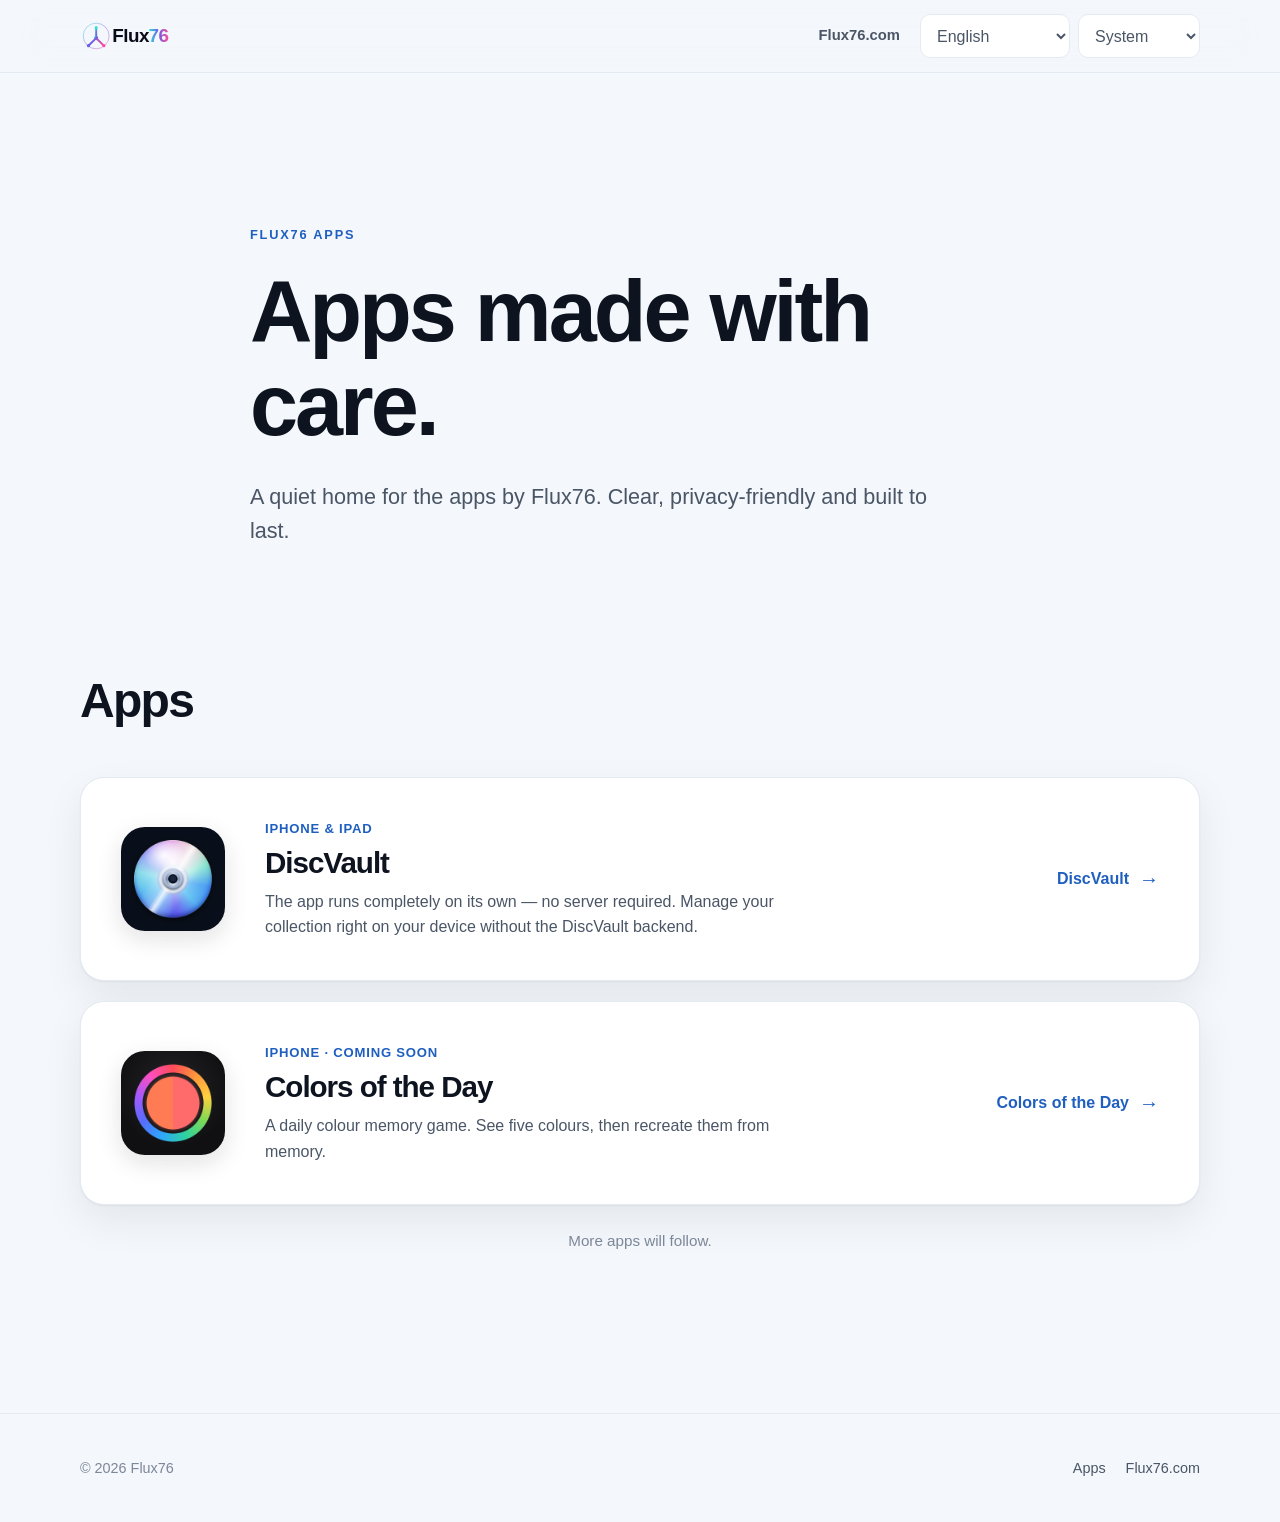
==== commit 399f4150: "Add Colors of the Day app page New promotion page at /colors-of-the-day/ for the upcoming iPhone gam" ====
--- a/index.html
+++ b/index.html
@@ -67,13 +67,19 @@
           },
           "mainEntity": {
             "@type": "ItemList",
-            "numberOfItems": 1,
+            "numberOfItems": 2,
             "itemListElement": [
               {
                 "@type": "ListItem",
                 "position": 1,
                 "name": "DiscVault",
                 "url": "https://flux76.app/discvault/"
+              },
+              {
+                "@type": "ListItem",
+                "position": 2,
+                "name": "Colors of the Day",
+                "url": "https://flux76.app/colors-of-the-day/"
               }
             ]
           },
@@ -157,6 +163,16 @@
           <span class="card-action">DiscVault</span>
         </a>
 
+        <a class="app-card" href="/colors-of-the-day/">
+          <img class="app-icon" src="/assets/img/colors-of-the-day/icon.png" alt="Colors of the Day" width="512" height="512">
+          <div>
+            <p class="app-meta" data-i18n="cotd_platform">iPhone · Coming soon</p>
+            <h3>Colors of the Day</h3>
+            <p class="app-summary" data-i18n="cotd_description">A daily colour memory game. See five colours, then recreate them from memory.</p>
+          </div>
+          <span class="card-action">Colors of the Day</span>
+        </a>
+
         <p class="coming-note" data-i18n="coming_note">More apps will follow.</p>
       </div>
     </section>
--- a/assets/site.css
+++ b/assets/site.css
@@ -303,6 +303,10 @@
   transition: border-color 160ms ease, box-shadow 160ms ease;
 }
 
+.app-card + .app-card {
+  margin-top: 20px;
+}
+
 .app-card:hover {
   border-color: var(--border);
   box-shadow: var(--shadow-card-hover);
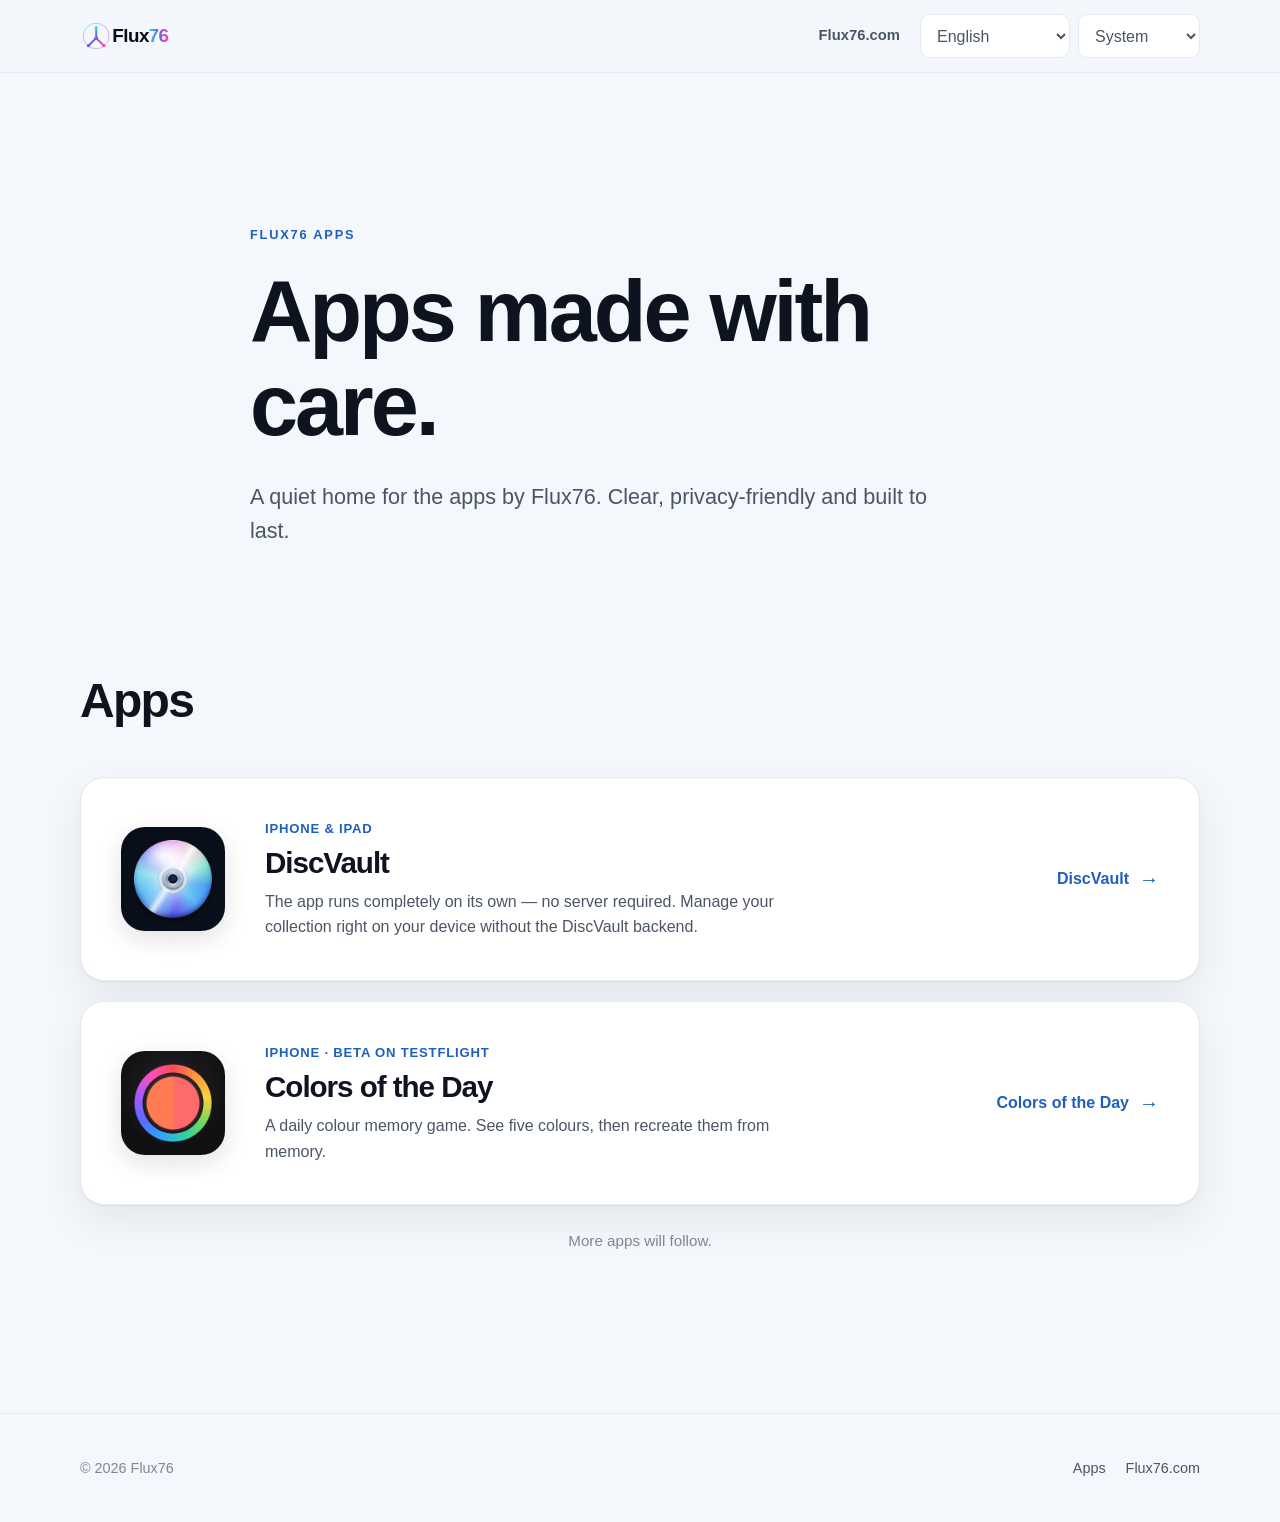
==== commit 9a05886e: "Link the Colors of the Day TestFlight beta The public beta is live at https://testflight.apple.com/j" ====
--- a/index.html
+++ b/index.html
@@ -166,7 +166,7 @@
         <a class="app-card" href="/colors-of-the-day/">
           <img class="app-icon" src="/assets/img/colors-of-the-day/icon.png" alt="Colors of the Day" width="512" height="512">
           <div>
-            <p class="app-meta" data-i18n="cotd_platform">iPhone · Coming soon</p>
+            <p class="app-meta" data-i18n="cotd_platform">iPhone · Beta on TestFlight</p>
             <h3>Colors of the Day</h3>
             <p class="app-summary" data-i18n="cotd_description">A daily colour memory game. See five colours, then recreate them from memory.</p>
           </div>
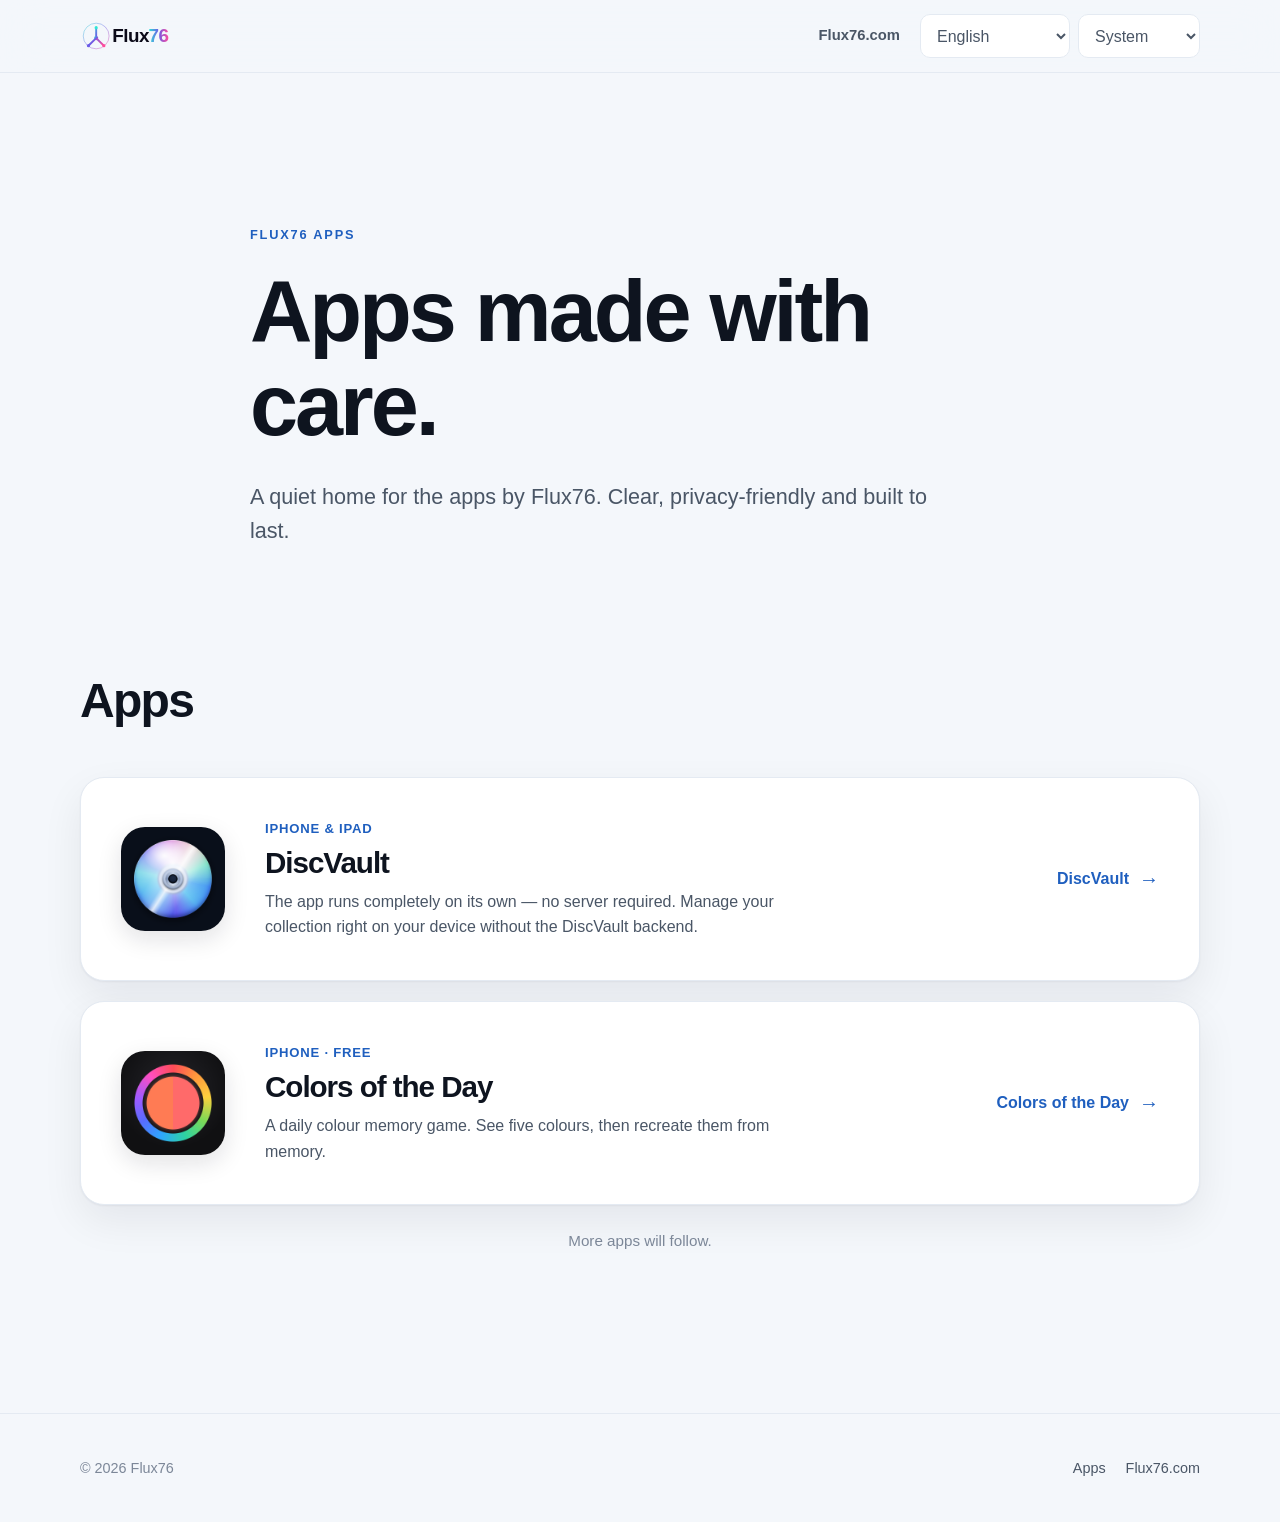
==== commit 2c719522: "Colors of the Day is on the App Store The app is live: https://apps.apple.com/app/colors-of-the-day/" ====
--- a/index.html
+++ b/index.html
@@ -166,7 +166,7 @@
         <a class="app-card" href="/colors-of-the-day/">
           <img class="app-icon" src="/assets/img/colors-of-the-day/icon.png" alt="Colors of the Day" width="512" height="512">
           <div>
-            <p class="app-meta" data-i18n="cotd_platform">iPhone · Beta on TestFlight</p>
+            <p class="app-meta" data-i18n="cotd_platform">iPhone · Free</p>
             <h3>Colors of the Day</h3>
             <p class="app-summary" data-i18n="cotd_description">A daily colour memory game. See five colours, then recreate them from memory.</p>
           </div>
